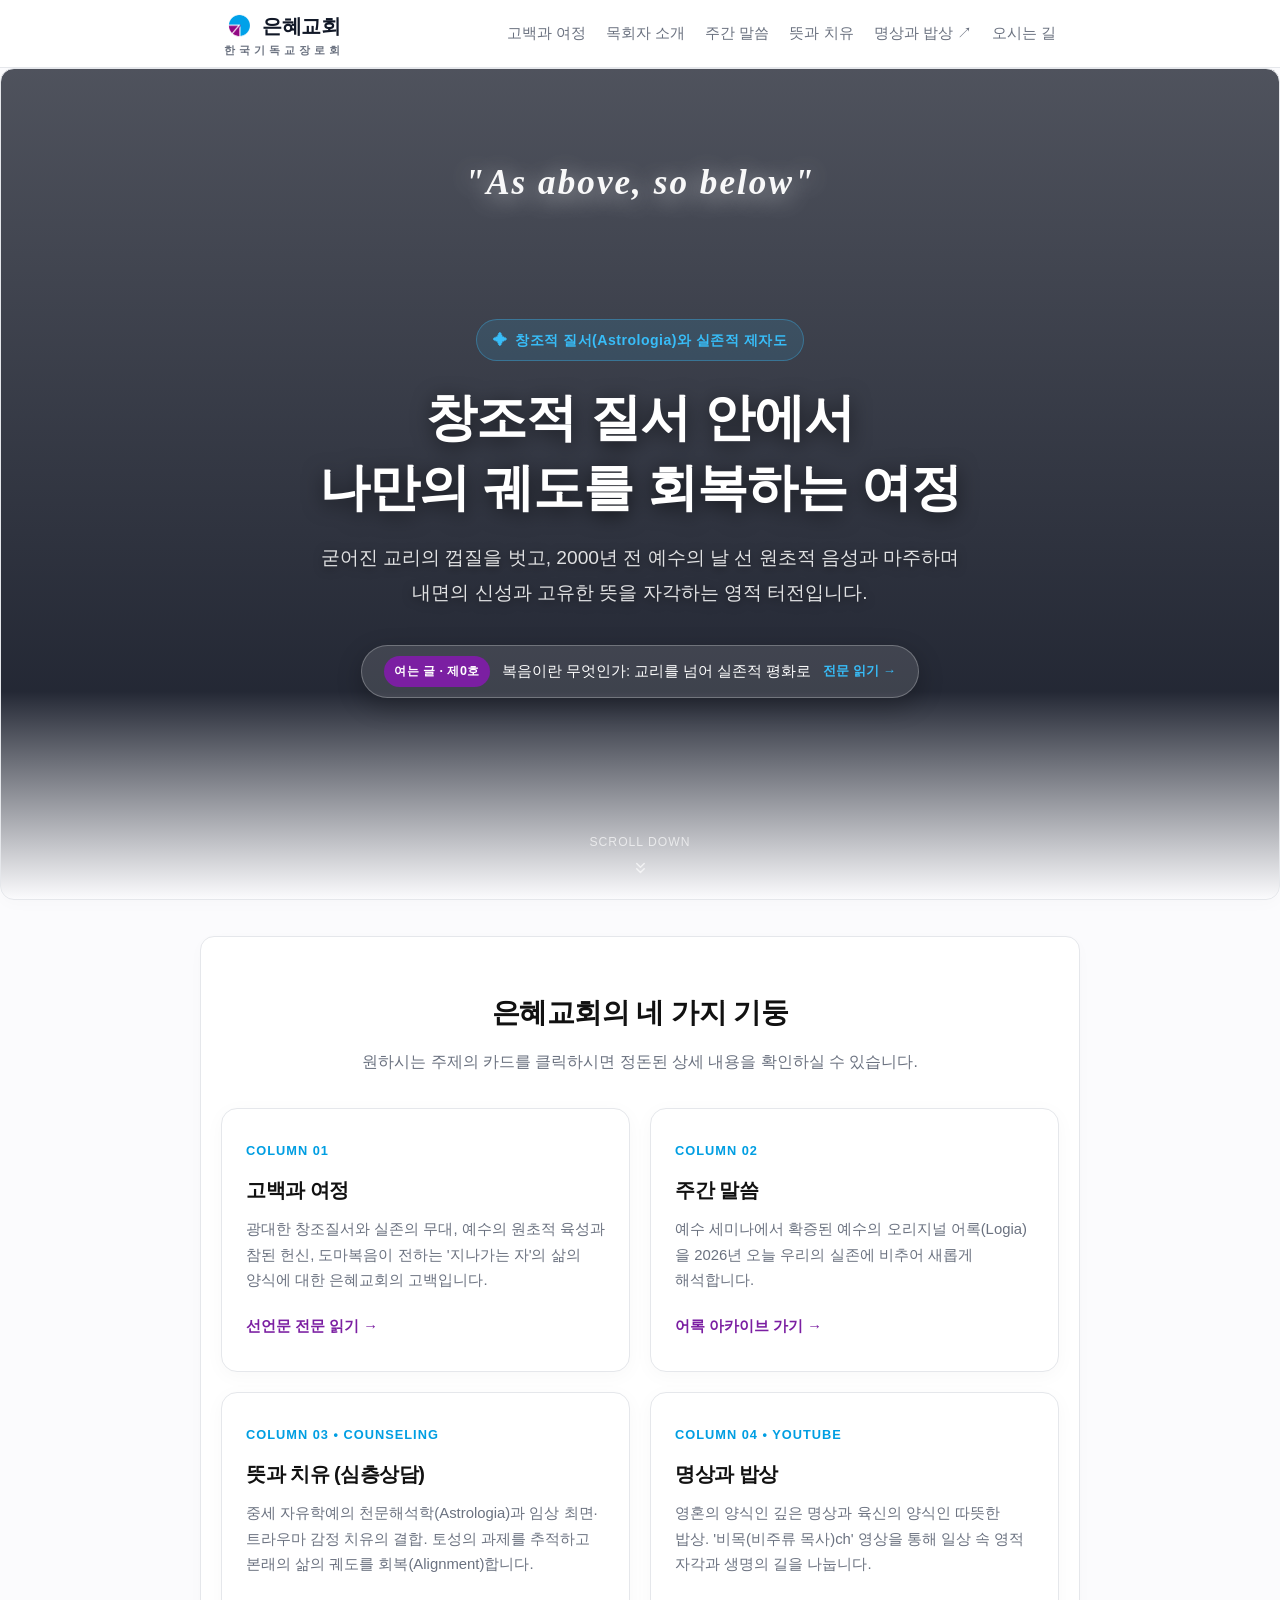
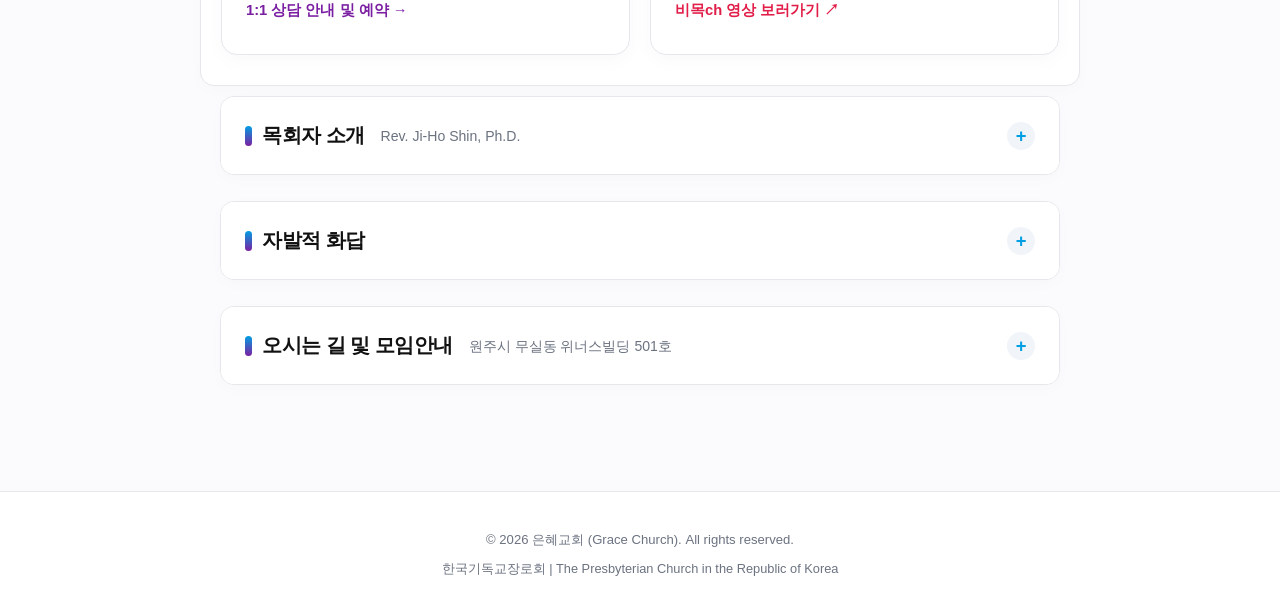
==== index.html @ b42aeb50 "Update index.html" ====
﻿<!DOCTYPE html>
<html lang="ko">
<head>
  <meta charset="UTF-8">
  <meta name="viewport" content="width=device-width, initial-scale=1.0">
  <title>은혜교회 | Grace Church</title>
  <link rel="stylesheet" href="style.css">
</head>
<body>

  <!-- 상단 미니멀 고정 헤더 -->
  <header class="site-header">
    <div class="nav-container">
      
      <!-- 좌측 앵커 로고타입 -->
      <a href="index.html" class="brand-link">
        <div class="brand-top">
          <img src="logo.png" alt="은혜교회 로고" class="brand-logo" onerror="this.style.display='none'">
          <span class="brand-title">은혜교회</span>
        </div>
        <div class="brand-denomination">
          <span>한</span><span>국</span><span>기</span><span>독</span><span>교</span><span>장</span><span>로</span><span>회</span>
        </div>
      </a>

      <!-- 모바일 햄버거 버튼 -->
      <button class="menu-toggle" id="menuToggle" aria-label="메뉴 열기">
        <span></span>
        <span></span>
        <span></span>
      </button>

      <!-- 아담한 플로팅 팝업 메뉴 (6개 항목) -->
      <nav class="nav-menu" id="navMenu">
        <ul class="nav-links">
          <li><a href="confession.html">고백과 여정</a></li>
          <li><a href="index.html#pastor">목회자 소개</a></li>
          <li><a href="sermons.html">주간 말씀</a></li>
          <li><a href="counseling.html">뜻과 치유</a></li>
          <li><a href="https://www.youtube.com/channel/UC9nGAkJKbWEKLsc8grpdjNg" target="_blank" rel="noopener noreferrer" class="yt-link">명상과 밥상 ↗</a></li>
          <li><a href="index.html#contact">오시는 길</a></li>
        </ul>
      </nav>

      <!-- 바깥 영역 터치 시 닫기 레이어 -->
      <div class="menu-overlay" id="menuOverlay"></div>

    </div>
  </header>

  <!-- 메인 대문: 100dvh 풀스크린 히어로 (원래의 깔끔한 구조) -->
  <section class="hero-fullscreen">
    <div class="hero-content">
      <!-- 메인 철학 선언 (가장 상단, 시각적 강조) -->
      <div style="font-family: Georgia, 'Times New Roman', serif; font-style: italic; font-size: clamp(1.5rem, 4vw, 2.2rem); color: rgba(255, 255, 255, 0.96); letter-spacing: 2px; margin-bottom: 24px; transform: translateY(-80px); font-weight: 600; text-shadow: 0 4px 24px rgba(255, 255, 255, 0.65);">
        "As above, so below"
      </div>

      <div class="hero-badge-glow">
        <span>✦</span> 창조적 질서(Astrologia)와 실존적 제자도
      </div>

      <h1>창조적 질서 안에서<br class="desktop-br"> 나만의 궤도를 회복하는 여정</h1>
      <p>
        굳어진 교리의 껍질을 벗고, 2000년 전 예수의 날 선 원초적 음성과 마주하며<br class="desktop-br">
        내면의 신성과 고유한 뜻을 자각하는 영적 터전입니다.
      </p>

      <!-- 여는 글 제0호 원클릭 슬림 티켓 -->
      <div>
        <a href="sermons.html#logia-0" class="weekly-ticket">
          <span class="ticket-tag">여는 글 · 제0호</span>
          <span class="ticket-title">복음이란 무엇인가: 교리를 넘어 실존적 평화로</span>
          <span class="ticket-action">전문 읽기 &rarr;</span>
        </a>
      </div>
    </div>

    <!-- 하단 스크롤 인디케이터 -->
    <a href="#hub" class="scroll-indicator">
      <span>Scroll Down</span>
      <svg viewBox="0 0 24 24" fill="none" stroke-width="2" stroke-linecap="round" stroke-linejoin="round">
        <path d="M7 13l5 5 5-5M7 6l5 5 5-5"/>
      </svg>
    </a>
  </section>

  <!-- 메인 허브: 군더더기 없이 바로 이어지는 4개의 기둥 카드 그리드 -->
  <section id="hub" class="hub-section">
    <div class="hub-heading">
      <h2>은혜교회의 네 가지 기둥</h2>
      <p>원하시는 주제의 카드를 클릭하시면 정돈된 상세 내용을 확인하실 수 있습니다.</p>
    </div>

    <div class="hub-grid">
      <!-- 1번 카드: 고백과 여정 -->
      <a href="confession.html" class="hub-card">
        <div>
          <div class="card-num">COLUMN 01</div>
          <h3 class="card-title">고백과 여정</h3>
          <p class="card-desc">광대한 창조질서와 실존의 무대, 예수의 원초적 육성과 참된 헌신, 도마복음이 전하는 '지나가는 자'의 삶의 양식에 대한 은혜교회의 고백입니다.</p>
        </div>
        <span class="card-link">선언문 전문 읽기 &rarr;</span>
      </a>

      <!-- 2번 카드: 주간 말씀 -->
      <a href="sermons.html" class="hub-card">
        <div>
          <div class="card-num">COLUMN 02</div>
          <h3 class="card-title">주간 말씀</h3>
          <p class="card-desc">예수 세미나에서 확증된 예수의 오리지널 어록(Logia)을 2026년 오늘 우리의 실존에 비추어 새롭게 해석합니다.</p>
        </div>
        <span class="card-link">어록 아카이브 가기 &rarr;</span>
      </a>

      <!-- 3번 카드: 뜻과 치유 -->
      <a href="counseling.html" class="hub-card">
        <div>
          <div class="card-num">COLUMN 03 &bull; COUNSELING</div>
          <h3 class="card-title">뜻과 치유 (심층상담)</h3>
          <p class="card-desc">중세 자유학예의 천문해석학(Astrologia)과 임상 최면·트라우마 감정 치유의 결합. 토성의 과제를 추적하고 본래의 삶의 궤도를 회복(Alignment)합니다.</p>
        </div>
        <span class="card-link">1:1 상담 안내 및 예약 &rarr;</span>
      </a>

      <!-- 4번 카드: 명상과 밥상 (유튜브 비목ch 연동) -->
      <a href="https://www.youtube.com/channel/UC9nGAkJKbWEKLsc8grpdjNg" target="_blank" rel="noopener noreferrer" class="hub-card">
        <div>
          <div class="card-num">COLUMN 04 &bull; YOUTUBE</div>
          <h3 class="card-title">명상과 밥상</h3>
          <p class="card-desc">영혼의 양식인 깊은 명상과 육신의 양식인 따뜻한 밥상. '비목(비주류 목사)ch' 영상을 통해 일상 속 영적 자각과 생명의 길을 나눕니다.</p>
        </div>
        <span class="card-link" style="color: #e11d48;">비목ch 영상 보러가기 &nearr;</span>
      </a>
    </div>
  </section>

  <main>

    <!-- [아코디언 토글 1] 목회자 소개 -->
    <div class="accordion-wrapper">
      <details id="pastor" class="accordion-item">
        <summary class="accordion-header">
          <div class="accordion-title-wrap">
            <span class="accordion-title">목회자 소개</span>
            <span class="accordion-sub">Rev. Ji-Ho Shin, Ph.D.</span>
          </div>
          <span class="accordion-icon">+</span>
        </summary>
        <div class="accordion-content">
          <div class="profile-card">
            <div class="profile-name">
              신지호 목사 <span>Rev. Ji-Ho Shin, Ph.D.</span>
            </div>
            <ul class="profile-list" style="line-height: 2;">
              <li>&bull; 한국기독교장로회 (The Presbyterian Church in the Republic of Korea)</li>
              <li>&bull; 한신대학교 신학과 및 동 신학대학원 (M.Div.)</li>
              <li>&bull; 평택대학교 피어선신학전문대학원 상담학 박사 (Ph.D.)</li>
              <li>&bull; <strong>연구분야 :</strong> 반려동물 상실 경험과 반려인의 핵심감정 (질적연구·내러티브 탐구)</li>
              <li>&bull; <strong>사역 및 관심 :</strong> 실존적 예수 제자도, 우주적 질서(Astrologia), 뜻 중심 상담(TCC)</li>
            </ul>

            <!-- 상담 안내 페이지 연동 버튼 -->
            <div style="margin-top: 14px; padding-top: 14px; border-top: 1px dashed var(--border-color);">
              <a href="counseling.html" style="display: inline-flex; align-items: center; gap: 8px; padding: 10px 20px; background: #f1f5f9; border-radius: 8px; font-weight: 700; color: var(--primary-purple); font-size: 0.92rem;">
                ✦ 신지호 박사의 1:1 심층상담(천문해석·최면치유) 안내 &rarr;
              </a>
            </div>
          </div>
        </div>
      </details>
    </div>

    <!-- [아코디언 토글 2] 자발적 화답 -->
    <div class="accordion-wrapper">
      <details class="accordion-item">
        <summary class="accordion-header">
          <div class="accordion-title-wrap">
            <span class="accordion-title">자발적 화답</span>
            <span class="accordion-sub"></span>
          </div>
          <span class="accordion-icon">+</span>
        </summary>
        <div class="accordion-content">
          <div class="reciprocity-card">
            <p style="font-size: 1.02rem; font-weight: 700; color: #1f2937;">
              이 나눔이 당신의 여정에 실질적인 울림과 배움이 되었다면, 얻으신 가치만큼의 자발적인 화답을 보내주셔도 좋습니다.
            </p>
            <p>
              은혜교회는 의무나 강요가 아닌 온전한 자유로움 속에서 건네는 화답을 소중히 여깁니다.
              건강한 상호작용은 내면의 질서와 균형을 세우고,
              서로의 배움과 돌봄이 이어지게 하는 힘이 됩니다.
            </p>

            <div class="giving-account">
              <p class="giving-label">계좌안내</p>
              <p class="giving-bank">농협은행</p>
              <p class="giving-number">351-1131-7719-83</p>
              <p class="giving-owner">예금주 · 한국기독교장로회 은혜교회</p>
            </div>

            <p class="reciprocity-note">
              이 소중한 화답은 또 다른 나눔을 준비하는 데 쓰입니다.<br>
              교회의 공간 운영과 콘텐츠 제작, 깊이 있는 배움과 만남의 장을 이어가는 데 온전히 사용됩니다.
            </p>
          </div>
        </div>
      </details>
    </div>
    
    <!-- [아코디언 토글 3] 오시는 길 및 모임안내 -->
    <div class="accordion-wrapper">
      <details id="contact" class="accordion-item">
        <summary class="accordion-header">
          <div class="accordion-title-wrap">
            <span class="accordion-title">오시는 길 및 모임안내</span>
            <span class="accordion-sub">원주시 무실동 위너스빌딩 501호</span>
          </div>
          <span class="accordion-icon">+</span>
        </summary>
        <div class="accordion-content">
          <div class="location-grid">
            
            <div class="location-item">
              <h4>주소 및 위치</h4>
              <p><strong>• 도로명 주소 :</strong> 강원특별자치도 원주시 능라동길 37, 위너스빌딩 5층 501호</p>
              <p><strong>• 지번 주소 :</strong> 강원특별자치도 원주시 무실동 1857-7</p>
              <p style="margin-top: 6px; color: var(--text-muted); font-size: 0.93rem;">
                * 무실동 상업지구 메인 스트리트에 위치해 있으며, 1층 엘리베이터를 이용하여 5층 501호로 올라오시면 됩니다.
              </p>
            </div>

            <div class="location-item">
              <h4>대중교통 안내</h4>
              <ul>
                <li><strong>원주시외·고속버스터미널 방면 :</strong> 택시 이용 시 약 7~10분 소요. 시내버스 탑승 시 '무실주공8단지' 또는 '법원·검찰청' 인근 정류장 하차 후 도보 3~5분</li>
                <li><strong>KTX 원주역 방면 :</strong> 택시 이용 시 약 6~8분 소요. 원주역 광장에서 무실동 중심상가 방향 버스 이용 가능</li>
              </ul>
            </div>

            <div class="location-item">
              <h4>자가용 및 주차 안내</h4>
              <ul>
                <li><strong>남원주 IC 진입 시 :</strong> 고속도로 톨게이트에서 무실동 방면으로 직진하여 차량 5분 거리</li>
                <li><strong>건물 주차 :</strong> 위너스빌딩 지하 주차장 이용 가능</li>
                <li><strong>주변 주차 팁 :</strong> 일요일 오전에는 인근 공영주차장, 노상 주차구획 및 이면도로 주차가 수월합니다.</li>
              </ul>
            </div>

            <div class="location-item">
              <h4>모임 일시 및 참여 안내</h4>
              <p><strong>• 일요 모임 :</strong> 매주 일요일 오전 11:00 (1부 명상 예식 & 2부 열린 식탁 교제)</p>
              <p><strong>• 문의 이메일 :</strong> lightnlovejh@gmail.com</p>
              <p style="margin-top: 8px; font-size: 0.92rem; color: var(--text-muted); background: #f8fafc; padding: 12px 16px; border-radius: 6px;">
                은혜교회의 모든 모임은 사전 등록이나 복장 규정 없이 누구나 편안하게 참여하실 수 있는 열린 공간입니다. 5층 501호 문이 열려 있으니 편안하게 들어오십시오.
              </p>
            </div>

          </div>
        </div>
      </details>
    </div>

  </main>

  <!-- 하단 카피라이트 -->
  <footer>
    <p>&copy; 2026 은혜교회 (Grace Church). All rights reserved.</p>
    <p style="margin-top: 4px; font-size: 0.8rem;">한국기독교장로회 | The Presbyterian Church in the Republic of Korea</p>
  </footer>

  <!-- 미니 팝업 토글 및 해시 스크립트 -->
  <script>
    document.addEventListener("DOMContentLoaded", function () {
      const menuToggle = document.getElementById("menuToggle");
      const navMenu = document.getElementById("navMenu");
      const menuOverlay = document.getElementById("menuOverlay");

      function toggleMenu(e) {
        e.stopPropagation();
        const isOpen = navMenu.classList.contains("open");
        if (isOpen) {
          navMenu.classList.remove("open");
          menuOverlay.classList.remove("active");
        } else {
          navMenu.classList.add("open");
          menuOverlay.classList.add("active");
        }
      }

      function closeMenu() {
        navMenu.classList.remove("open");
        menuOverlay.classList.remove("active");
      }

      if (menuToggle) menuToggle.addEventListener("click", toggleMenu);
      if (menuOverlay) menuOverlay.addEventListener("click", closeMenu);

      document.querySelectorAll(".nav-links a").forEach((link) => {
        link.addEventListener("click", closeMenu);
      });
    });

    function checkHashAndOpen() {
      const hash = window.location.hash;
      if (hash) {
        const target = document.querySelector(hash);
        if (target && target.tagName === 'DETAILS') {
          target.open = true;
          setTimeout(() => {
            target.scrollIntoView({ behavior: 'smooth', block: 'start' });
          }, 100);
        }
      }
    }
    window.addEventListener('DOMContentLoaded', checkHashAndOpen);
    window.addEventListener('hashchange', checkHashAndOpen);
  </script>
</body>
</html>
---- style.css ----
/* ========================================================
   [은혜교회 통합 공통 스타일시트 - style.css]
   PC 우측 상단 인라인 메뉴 / 모바일 다크 글래스 미니 팝업 /
   2x2 허브 그리드 / 슬림 캘린더 배너 통합 완결본
   ======================================================== */
:root {
  --primary-blue: #009ee2;
  --primary-purple: #7b1fa2;
  --accent-glow: #38bdf8;
  --text-main: #1f2937;
  --text-muted: #6b7280;
  --bg-light: #fbfbfd;
  --bg-white: #ffffff;
  --border-color: #e5e7eb;
  --max-width: 880px;
  --header-height-pc: 68px;
  --header-height-m: 58px;
}

* {
  box-sizing: border-box;
  margin: 0;
  padding: 0;
}

html, body {
  width: 100%;
  overflow-x: hidden;
  scroll-behavior: smooth;
}

body {
  font-family: -apple-system, BlinkMacSystemFont, "Apple SD Gothic Neo", "Pretendard", "Noto Sans KR", "Malgun Gothic", sans-serif;
  line-height: 1.85;
  color: var(--text-main);
  background-color: var(--bg-light);
  word-break: keep-all;
}

a {
  color: inherit;
  text-decoration: none;
}

/* ========================================================
   [상단 고정 헤더: PC & 모바일 공통 틀]
   ======================================================== */
.site-header {
  position: sticky;
  top: 0;
  height: var(--header-height-pc);
  background: rgba(255, 255, 255, 0.96);
  backdrop-filter: blur(12px);
  -webkit-backdrop-filter: blur(12px);
  border-bottom: 1px solid var(--border-color);
  z-index: 1000;
  width: 100%;
}

.nav-container {
  max-width: var(--max-width);
  height: 100%;
  margin: 0 auto;
  padding: 0 24px;
  display: flex;
  justify-content: space-between;
  align-items: center;
  position: relative;
}

.brand-link {
  display: inline-flex;
  flex-direction: column;
  justify-content: center;
  align-items: stretch;
  gap: 4px;
  text-decoration: none;
}

.brand-top {
  display: flex;
  align-items: center;
  gap: 8px;
}

.brand-logo {
  width: 30px;
  height: 30px;
  object-fit: contain;
  display: block;
}

.brand-title {
  font-size: 20px;
  font-weight: 800;
  letter-spacing: -0.5px;
  color: #111827;
  line-height: 1;
}

.brand-denomination {
  display: flex;
  justify-content: space-between; 
  width: 100%;
  font-size: 10.5px;
  font-weight: 600;
  color: var(--text-muted);
  line-height: 1;
}

/* PC 우측 상단 가로 메뉴 */
.nav-menu {
  display: flex;
  align-items: center;
}

.nav-links {
  display: flex;
  list-style: none;
  gap: 20px;
  font-size: 0.93rem;
  font-weight: 500;
  color: var(--text-muted);
}

.nav-links a {
  transition: color 0.2s ease;
}

.nav-links a:hover,
.nav-links a.active {
  color: var(--primary-blue);
  font-weight: 700;
}

/* 햄버거 버튼: PC에서는 숨김 */
.menu-toggle {
  display: none;
  background: transparent;
  border: none;
  cursor: pointer;
  padding: 6px;
  flex-direction: column;
  justify-content: space-between;
  width: 32px;
  height: 24px;
}

.menu-toggle span {
  display: block;
  width: 20px;
  height: 2px;
  background: #1f2937;
  border-radius: 2px;
  transition: all 0.2s ease;
}

.menu-overlay {
  display: none;
}

/* ========================================================
   [서브페이지 상단 헤더]
   ======================================================== */
.subpage-hero {
  max-width: var(--max-width);
  margin: 0 auto;
  padding: 56px 24px 36px;
  text-align: center;
}

.subpage-badge {
  display: inline-block;
  font-size: 0.78rem;
  font-weight: 700;
  letter-spacing: 1px;
  color: var(--primary-blue);
  background: rgba(0, 158, 226, 0.08);
  border: 1px solid rgba(0, 158, 226, 0.22);
  padding: 4px 14px;
  border-radius: 20px;
  margin-bottom: 16px;
}

.subpage-hero h1 {
  font-size: clamp(1.65rem, 4.5vw, 2.3rem);
  font-weight: 800;
  letter-spacing: -0.6px;
  line-height: 1.35;
  color: #111827;
  margin-bottom: 14px;
}

.subpage-hero p {
  font-size: clamp(0.96rem, 2vw, 1.05rem);
  color: var(--text-muted);
  line-height: 1.75;
  max-width: 640px;
  margin: 0 auto;
}

/* ========================================================
   [메인 대문: 100dvh 풀스크린 히어로]
   ======================================================== */
section.hero-fullscreen {
  position: relative;
  width: 100%;
  min-height: calc(100vh - var(--header-height-pc));
  min-height: calc(100dvh - var(--header-height-pc));
  display: flex;
  flex-direction: column;
  justify-content: center;
  align-items: center;
  text-align: center;
  padding: 40px 24px 80px;
  background: 
    linear-gradient(180deg, rgba(6, 11, 25, 0.70) 0%, rgba(6, 11, 25, 0.88) 75%, var(--bg-light) 100%),
    url("https://images.unsplash.com/photo-1506703719100-a0f3a48c0f86?auto=format&fit=crop&w=2400&q=85") center center / cover no-repeat;
  color: #ffffff;
  overflow: hidden;
}

.hero-content {
  max-width: 820px;
  width: 100%;
  z-index: 2;
  animation: fadeInHero 1.2s cubic-bezier(0.16, 1, 0.3, 1) forwards;
}

.hero-badge-glow {
  display: inline-flex;
  align-items: center;
  gap: 8px;
  padding: 7px 16px;
  background: rgba(56, 189, 248, 0.12);
  border: 1px solid rgba(56, 189, 248, 0.35);
  border-radius: 30px;
  font-size: 0.88rem;
  font-weight: 600;
  color: var(--accent-glow);
  letter-spacing: 0.5px;
  margin-bottom: 22px;
  backdrop-filter: blur(8px);
}

.hero-fullscreen h1 {
  font-size: clamp(1.8rem, 5vw, 3.2rem);
  font-weight: 800;
  line-height: 1.35;
  letter-spacing: -0.8px;
  color: #ffffff;
  margin-bottom: 18px;
  text-shadow: 0 4px 20px rgba(0, 0, 0, 0.6);
}

.hero-fullscreen p {
  font-size: clamp(0.98rem, 2vw, 1.2rem);
  color: rgba(255, 255, 255, 0.86);
  line-height: 1.85;
  font-weight: 300;
  max-width: 680px;
  margin: 0 auto 28px;
  text-shadow: 0 2px 10px rgba(0, 0, 0, 0.5);
}

.weekly-ticket {
  display: inline-flex;
  align-items: center;
  justify-content: center;
  gap: 12px;
  background: rgba(255, 255, 255, 0.12);
  border: 1px solid rgba(255, 255, 255, 0.25);
  backdrop-filter: blur(16px);
  padding: 10px 22px;
  border-radius: 50px;
  color: #ffffff;
  margin-top: 6px;
  transition: all 0.3s ease;
  box-shadow: 0 8px 24px rgba(0, 0, 0, 0.25);
  max-width: 95%;
}

.weekly-ticket:hover {
  background: rgba(255, 255, 255, 0.2);
  border-color: var(--accent-glow);
  transform: translateY(-2px);
}

.ticket-tag {
  background: var(--primary-purple);
  color: #ffffff;
  font-size: 0.78rem;
  font-weight: 700;
  padding: 4px 10px;
  border-radius: 20px;
  letter-spacing: 0.5px;
  white-space: nowrap;
  flex-shrink: 0;
}

.ticket-title {
  font-size: 0.92rem;
  font-weight: 500;
  white-space: nowrap;
  overflow: hidden;
  text-overflow: ellipsis;
}

.ticket-action {
  font-size: 0.82rem;
  color: var(--accent-glow);
  font-weight: 600;
  white-space: nowrap;
  flex-shrink: 0;
}

.scroll-indicator {
  position: absolute;
  bottom: 22px;
  left: 50%;
  transform: translateX(-50%);
  z-index: 2;
  display: flex;
  flex-direction: column;
  align-items: center;
  gap: 6px;
  color: rgba(255, 255, 255, 0.65);
  font-size: 0.76rem;
  letter-spacing: 1px;
  text-transform: uppercase;
  animation: bounce 2s infinite;
}

.scroll-indicator svg {
  width: 18px;
  height: 18px;
  stroke: currentColor;
}

/* ========================================================
   [메인 허브: 4개 카드 2x2 그리드]
   ======================================================== */
.hub-section {
  max-width: var(--max-width);
  margin: 0 auto;
  padding: 50px 20px 30px;
}

.hub-heading {
  text-align: center;
  margin-bottom: 32px;
}

.hub-heading h2 {
  font-size: 1.75rem;
  font-weight: 800;
  letter-spacing: -0.5px;
  color: #111;
  margin-bottom: 8px;
}

.hub-heading p {
  font-size: 0.98rem;
  color: var(--text-muted);
}

.hub-grid {
  display: grid;
  grid-template-columns: repeat(2, 1fr);
  gap: 20px;
}

.hub-card {
  background: var(--bg-white);
  border: 1px solid var(--border-color);
  border-radius: 16px;
  padding: 30px 24px;
  display: flex;
  flex-direction: column;
  justify-content: space-between;
  text-align: left;
  transition: all 0.3s cubic-bezier(0.16, 1, 0.3, 1);
  box-shadow: 0 4px 20px rgba(0, 0, 0, 0.03);
  position: relative;
  overflow: hidden;
}

.hub-card::before {
  content: "";
  position: absolute;
  top: 0;
  left: 0;
  width: 100%;
  height: 4px;
  background: linear-gradient(90deg, var(--primary-blue), var(--primary-purple));
  opacity: 0;
  transition: opacity 0.3s ease;
}

.hub-card:hover {
  transform: translateY(-5px);
  box-shadow: 0 16px 36px rgba(0, 0, 0, 0.08);
  border-color: #cbd5e1;
}

.hub-card:hover::before {
  opacity: 1;
}

.card-num {
  font-size: 0.8rem;
  font-weight: 700;
  color: var(--primary-blue);
  margin-bottom: 10px;
  letter-spacing: 1px;
}

.card-title {
  font-size: 1.25rem;
  font-weight: 800;
  color: #111111;
  margin-bottom: 8px;
  letter-spacing: -0.5px;
}

.card-desc {
  font-size: 0.93rem;
  color: var(--text-muted);
  line-height: 1.7;
  margin-bottom: 20px;
  flex-grow: 1;
  text-align: left;
}

.card-link {
  font-size: 0.92rem;
  font-weight: 700;
  color: var(--primary-purple);
  display: inline-flex;
  align-items: center;
  gap: 6px;
}

/* ========================================================
   [본문 공통 레이아웃 & 줄글 타이포그래피]
   ======================================================== */
main {
  max-width: var(--max-width);
  margin: 0 auto;
  padding: 10px 20px 80px;
}

section {
  background: var(--bg-white);
  border: 1px solid var(--border-color);
  border-radius: 14px;
  padding: 40px 32px;
  margin-bottom: 36px;
  box-shadow: 0 4px 16px rgba(0, 0, 0, 0.02);
}

.article-block {
  margin-bottom: 34px;
}

.article-block h3 {
  font-size: 1.25rem;
  color: #111;
  margin-bottom: 12px;
  font-weight: 700;
}

.article-block > p,
.article-block p {
  font-size: 0.98rem;
  color: #374151;
  margin-bottom: 12px;
  line-height: 1.85;
  text-align: justify;
}

.article-block ul {
  list-style: none;
  margin-top: 12px;
}

.article-block li {
  padding: 6px 0;
  font-size: 0.96rem;
  color: #374151;
}

.article-block li strong {
  color: var(--primary-purple);
}

/* ========================================================
   [주간 어록 카드 (sermons.html)]
   ======================================================== */
.sermon-card {
  background: var(--bg-white);
  border: 1px solid var(--border-color);
  border-radius: 14px;
  padding: 32px 28px;
  margin-bottom: 26px;
  box-shadow: 0 4px 16px rgba(0, 0, 0, 0.02);
}

.sermon-meta {
  font-size: 0.82rem;
  color: var(--primary-blue);
  font-weight: 700;
  margin-bottom: 8px;
  letter-spacing: 0.5px;
}

.sermon-title {
  font-size: 1.35rem;
  font-weight: 800;
  margin-bottom: 14px;
  color: #111827;
  letter-spacing: -0.4px;
}

.sermon-scripture {
  font-style: normal;
  color: #334155;
  background: #f8fafc;
  padding: 14px 18px;
  border-left: 4px solid var(--primary-blue);
  border-radius: 6px;
  margin-bottom: 18px;
  font-size: 0.95rem;
  line-height: 1.8;
}

/* ========================================================
   [아코디언 토글 컴포넌트]
   ======================================================== */
.accordion-wrapper {
  margin-bottom: 26px;
}

details.accordion-item {
  background: var(--bg-white);
  border: 1px solid var(--border-color);
  border-radius: 14px;
  overflow: hidden;
  transition: all 0.3s ease;
  box-shadow: 0 4px 16px rgba(0, 0, 0, 0.02);
}

details.accordion-item[open] {
  border-color: #cbd5e1;
  box-shadow: 0 8px 24px rgba(0, 0, 0, 0.05);
}

summary.accordion-header {
  list-style: none;
  padding: 20px 24px;
  display: flex;
  justify-content: space-between;
  align-items: center;
  cursor: pointer;
  user-select: none;
  background: var(--bg-white);
  transition: background-color 0.2s ease;
}

summary.accordion-header::-webkit-details-marker {
  display: none;
}

summary.accordion-header:hover {
  background-color: #f8fafc;
}

.accordion-title-wrap {
  display: flex;
  align-items: center;
  gap: 10px;
}

.accordion-title-wrap::before {
  content: "";
  display: inline-block;
  width: 7px;
  height: 20px;
  background: linear-gradient(to bottom, var(--primary-blue), var(--primary-purple));
  border-radius: 4px;
}

.accordion-title {
  font-size: 1.25rem;
  font-weight: 700;
  color: #111;
  letter-spacing: -0.5px;
}

.accordion-sub {
  font-size: 0.88rem;
  font-weight: 400;
  color: var(--text-muted);
  margin-left: 6px;
}

.accordion-icon {
  display: inline-flex;
  align-items: center;
  justify-content: center;
  width: 28px;
  height: 28px;
  border-radius: 50%;
  background: #f1f5f9;
  color: var(--primary-blue);
  font-size: 1.15rem;
  font-weight: 600;
  transition: transform 0.3s ease;
  flex-shrink: 0;
}

details[open] summary .accordion-icon {
  transform: rotate(45deg);
  background: rgba(0, 158, 226, 0.12);
}

.accordion-content {
  padding: 12px 24px 30px 24px;
  border-top: 1px solid #f1f5f9;
  font-size: 0.95rem;
  line-height: 1.85;
  color: #333;
}

.profile-card {
  display: flex;
  flex-direction: column;
  gap: 14px;
}

.profile-name {
  font-size: 1.3rem;
  font-weight: 800;
}

.profile-name span {
  font-size: 0.92rem;
  font-weight: 400;
  color: var(--text-muted);
  margin-left: 8px;
}

.profile-list {
  list-style: none;
  font-size: 0.95rem;
}

.profile-list li {
  padding: 4px 0;
  color: #333;
}

.location-grid {
  display: flex;
  flex-direction: column;
  gap: 20px;
}

.location-item h4 {
  font-size: 1.05rem;
  color: var(--primary-blue);
  font-weight: 700;
  margin-bottom: 6px;
  display: flex;
  align-items: center;
  gap: 6px;
}

.location-item h4::before {
  content: "•";
  color: var(--primary-purple);
  font-size: 1.1rem;
}

.location-item p,
.location-item ul {
  font-size: 0.94rem;
  color: #444;
  margin-left: 12px;
  text-align: left !important;
}

.location-item ul {
  list-style: none;
}

.location-item li {
  padding: 3px 0;
}

/* ========================================================
   [자발적 화답 & 기본 계좌 카드]
   ======================================================== */
.reciprocity-card {
  display: flex;
  flex-direction: column;
  gap: 16px;
}

.giving-account {
  width: 100%;
  max-width: 420px;
  margin: 12px auto;
  padding: 24px 20px;
  text-align: center;
  background: linear-gradient(135deg, rgba(0, 158, 226, 0.06), rgba(123, 31, 162, 0.07));
  border: 1px solid rgba(0, 158, 226, 0.22);
  border-radius: 14px;
  box-shadow: 0 4px 16px rgba(123, 31, 162, 0.04);
}

.giving-account p {
  text-align: center !important;
}

.giving-label {
  margin-bottom: 6px !important;
  color: var(--primary-purple);
  font-size: 0.8rem;
  font-weight: 800;
  letter-spacing: 1px;
}

.giving-bank {
  color: #4b5563;
  font-size: 0.95rem;
  font-weight: 600;
  letter-spacing: 0.5px;
}

.giving-number {
  margin: 6px 0 !important;
  color: #111827;
  font-size: clamp(1.2rem, 4vw, 1.45rem);
  font-weight: 800;
  letter-spacing: 0.8px;
  font-variant-numeric: tabular-nums;
  word-break: keep-all;
}

.giving-owner {
  color: var(--text-muted);
  font-size: 0.88rem;
}

.reciprocity-note {
  color: var(--text-muted);
  font-size: 0.88rem;
  line-height: 1.75;
}

/* ========================================================
   [듀얼 계좌 박스 (상담료 입금 안내용)]
   ======================================================== */
.giving-account-dual {
  width: 100%;
  max-width: 380px;
  margin: 18px auto 24px;
  padding: 22px 16px 18px;
  text-align: center;
  background: linear-gradient(135deg, rgba(0, 158, 226, 0.06), rgba(123, 31, 162, 0.07));
  border: 1px solid rgba(0, 158, 226, 0.22);
  border-radius: 14px;
  box-shadow: 0 4px 16px rgba(123, 31, 162, 0.04);
}

.giving-badge-label {
  display: inline-block;
  background: rgba(123, 31, 162, 0.08);
  color: var(--primary-purple);
  font-size: 0.78rem;
  font-weight: 800;
  padding: 4px 14px;
  border-radius: 20px;
  letter-spacing: 0.5px;
  margin-bottom: 16px;
}

.giving-dual-grid {
  display: flex;
  align-items: center;
  justify-content: center;
  width: 100%;
  margin: 0 auto;
}

.giving-dual-col {
  flex: 1;
  text-align: center;
  padding: 0 4px;
}

.giving-dual-col .bank-name {
  font-size: 0.86rem;
  font-weight: 600;
  color: #4b5563;
  margin-bottom: 4px;
  text-align: center;
}

.giving-dual-col .account-num {
  font-size: clamp(0.88rem, 2.8vw, 0.98rem);
  font-weight: 800;
  color: #111827;
  letter-spacing: 0.2px;
  text-align: center;
  font-variant-numeric: tabular-nums;
  margin: 0;
}

.giving-dual-divider {
  width: 1px;
  height: 36px;
  background: rgba(0, 158, 226, 0.35);
  flex-shrink: 0;
  margin: 0 4px;
}

.giving-dual-owner {
  margin-top: 15px;
  padding-top: 12px;
  border-top: 1px dashed rgba(0, 0, 0, 0.08);
  font-size: 0.85rem;
  color: var(--text-muted);
  text-align: center;
}

.giving-dual-owner strong {
  color: #111827;
  font-weight: 700;
}

/* ========================================================
   [뜻과 치유 (counseling.html) 전용 컴포넌트]
   ======================================================== */

/* 1. 세션 프로그램 3단 그리드 & 카드 */
.program-grid {
  display: grid;
  grid-template-columns: repeat(3, 1fr);
  gap: 20px;
  margin: 28px 0 36px;
}

.program-card {
  background: var(--bg-white);
  border: 1px solid var(--border-color);
  border-radius: 14px;
  padding: 28px 22px;
  display: flex;
  flex-direction: column;
  justify-content: space-between;
  transition: all 0.3s ease;
  box-shadow: 0 4px 16px rgba(0, 0, 0, 0.02);
}

.program-card:hover {
  transform: translateY(-4px);
  border-color: #cbd5e1;
  box-shadow: 0 12px 28px rgba(0, 0, 0, 0.06);
}

.program-step {
  display: inline-block;
  font-size: 0.78rem;
  font-weight: 800;
  color: var(--primary-purple);
  background: rgba(123, 31, 162, 0.08);
  padding: 3px 10px;
  border-radius: 20px;
  margin-bottom: 12px;
  letter-spacing: 0.5px;
}

.program-title {
  font-size: 1.18rem;
  font-weight: 800;
  color: #111827;
  margin-bottom: 8px;
  letter-spacing: -0.4px;
  line-height: 1.35;
  text-align: left;
}

.program-meta {
  font-size: 0.86rem;
  font-weight: 600;
  color: var(--primary-blue);
  margin-bottom: 16px;
  padding-bottom: 12px;
  border-bottom: 1px solid #edf2f7;
  text-align: left;
  min-height: 46px;
  display: flex;
  align-items: center;
  line-height: 1.45;
  word-break: keep-all;
}

.program-card .program-desc,
.program-desc {
  font-size: 0.91rem;
  color: #374151;
  line-height: 1.72;
  margin-bottom: 18px;
  flex-grow: 1;
  text-align: left !important;
  letter-spacing: -0.3px;
  word-break: keep-all;
}

.program-fee {
  background: #f8fafc;
  padding: 10px 14px;
  border-radius: 8px;
  display: flex;
  justify-content: space-between;
  align-items: center;
  font-size: 0.9rem;
  font-weight: 700;
  color: #1f2937;
}

.program-fee span {
  color: var(--primary-purple);
  font-size: 1.05rem;
}

/* 2. 패키지 비용 배너 */
.pricing-container {
  background: linear-gradient(135deg, rgba(0, 158, 226, 0.05) 0%, rgba(123, 31, 162, 0.08) 100%);
  border: 1px solid rgba(123, 31, 162, 0.25);
  border-radius: 16px;
  padding: 32px 28px;
  margin: 32px 0;
  box-shadow: 0 6px 24px rgba(123, 31, 162, 0.04);
}

.pricing-header {
  text-align: center;
  margin-bottom: 24px;
}

.pricing-badge {
  display: inline-block;
  background: var(--primary-purple);
  color: #fff;
  font-size: 0.8rem;
  font-weight: 800;
  padding: 4px 14px;
  border-radius: 20px;
  letter-spacing: 0.8px;
  margin-bottom: 10px;
}

.pricing-title {
  font-size: 1.45rem;
  font-weight: 800;
  color: #111827;
  margin-bottom: 6px;
}

.pricing-subtitle {
  font-size: 0.94rem;
  color: var(--text-muted);
}

.pricing-box-grid {
  display: grid;
  grid-template-columns: 1fr 1fr;
  gap: 16px;
  margin-top: 20px;
}

.price-box {
  background: #ffffff;
  border: 1px solid var(--border-color);
  border-radius: 12px;
  padding: 20px;
  text-align: center;
}

.price-box.highlight {
  border: 2px solid var(--primary-purple);
}

.price-box-label {
  font-size: 0.88rem;
  font-weight: 700;
  color: var(--text-muted);
  margin-bottom: 6px;
}

.price-box.highlight .price-box-label {
  color: var(--primary-purple);
}

.price-amount {
  font-size: 1.6rem;
  font-weight: 800;
  color: #111827;
  margin-bottom: 4px;
}

.price-amount.discount {
  color: #e11d48;
}

.price-origin {
  font-size: 0.85rem;
  color: #94a3b8;
  text-decoration: line-through;
  margin-right: 6px;
}

.price-box .price-note {
  font-size: 0.82rem;
  color: var(--text-muted);
  line-height: 1.5;
  text-align: center !important;
  word-break: keep-all;
}

/* 3. 예약 절차 타임라인 & 카드 */
.process-timeline {
  display: grid;
  grid-template-columns: repeat(4, 1fr);
  gap: 14px;
  margin: 24px 0 32px;
}

.process-card {
  background: #f8fafc;
  border: 1px solid var(--border-color);
  border-radius: 10px;
  padding: 18px 14px;
  text-align: center;
}

.process-num {
  width: 26px;
  height: 26px;
  line-height: 26px;
  border-radius: 50%;
  background: var(--primary-blue);
  color: #fff;
  font-size: 0.8rem;
  font-weight: 800;
  margin: 0 auto 10px;
  text-align: center;
}

.process-card h5 {
  font-size: 0.94rem;
  font-weight: 700;
  color: #111827;
  margin-bottom: 6px;
  text-align: center;
}

.process-card p {
  font-size: 0.82rem;
  color: #64748b;
  line-height: 1.55;
  margin: 0;
  text-align: center !important;
  letter-spacing: -0.35px;
  word-break: keep-all;
}

/* 4. 캘린더 슬림 배너 카드 */
.calendar-container {
  background: #ffffff;
  border: 1px solid var(--border-color);
  border-radius: 14px;
  padding: 24px 28px;
  margin: 28px 0;
  box-shadow: 0 4px 16px rgba(0, 0, 0, 0.02);
}

.calendar-card-inner {
  display: flex;
  align-items: center;
  justify-content: space-between;
  gap: 20px;
}

.calendar-info h4 {
  font-size: 1.15rem;
  font-weight: 800;
  color: #111827;
  margin-bottom: 4px;
  letter-spacing: -0.4px;
  text-align: left;
}

.calendar-info p {
  font-size: 0.92rem;
  color: var(--text-muted);
  line-height: 1.6;
  margin: 0;
  text-align: left !important;
}

.calendar-btn-direct {
  display: inline-flex;
  align-items: center;
  justify-content: center;
  padding: 12px 24px;
  background: var(--primary-blue);
  color: #ffffff;
  border-radius: 30px;
  font-weight: 700;
  font-size: 0.94rem;
  text-decoration: none;
  white-space: nowrap;
  transition: all 0.2s ease;
  box-shadow: 0 4px 14px rgba(0, 158, 226, 0.25);
  flex-shrink: 0;
}

.calendar-btn-direct:hover {
  background: #0284c7;
  transform: translateY(-1px);
  box-shadow: 0 6px 18px rgba(0, 158, 226, 0.35);
}

/* ========================================================
   [모바일 전용 최적화: 768px 이하]
   ======================================================== */
@media (max-width: 768px) {
  .site-header {
    height: var(--header-height-m);
  }

  .nav-container {
    padding: 0 18px;
  }

  .brand-logo {
    width: 26px;
    height: 26px;
  }

  .brand-title {
    font-size: 18px;
    font-weight: 700;
  }

  /* 모바일 햄버거 버튼 활성화 */
  .menu-toggle {
    display: flex;
  }

  .subpage-hero {
    padding: 36px 18px 24px;
  }

  /* 모바일 154px 다크 글래스 미니 플로팅 팝업 메뉴 */
  .nav-menu {
    display: none;
    position: absolute;
    top: calc(var(--header-height-m) + 6px);
    right: 18px;
    width: 154px;
    background: rgba(15, 23, 42, 0.94);
    backdrop-filter: blur(20px);
    -webkit-backdrop-filter: blur(20px);
    border: 1px solid rgba(255, 255, 255, 0.14);
    border-radius: 14px;
    box-shadow: 0 14px 36px rgba(0, 0, 0, 0.5), 0 2px 8px rgba(0, 0, 0, 0.25);
    padding: 6px 5px;
    z-index: 2000;
    transform-origin: top right;
  }

  .nav-menu.open {
    display: flex;
    flex-direction: column;
    animation: miniPop 0.22s cubic-bezier(0.16, 1, 0.3, 1) forwards;
  }

  .nav-links {
    flex-direction: column;
    gap: 2px;
    width: 100%;
  }

  .nav-links li {
    width: 100%;
  }

  .nav-links a {
    display: block;
    padding: 7px 10px;
    font-size: 0.84rem;
    font-weight: 500;
    color: rgba(255, 255, 255, 0.92);
    border-radius: 8px;
    letter-spacing: -0.3px;
    transition: background-color 0.15s ease, color 0.15s ease;
    white-space: nowrap;
  }

  .nav-links a:hover,
  .nav-links a.active {
    background-color: rgba(56, 189, 248, 0.18);
    color: var(--accent-glow);
    font-weight: 600;
  }

  .nav-links a.yt-link {
    color: #fb7185;
  }
  .nav-links a.yt-link:hover {
    background-color: rgba(251, 113, 133, 0.18);
    color: #fda4af;
  }

  .menu-overlay {
    position: fixed;
    top: 0;
    left: 0;
    width: 100vw;
    height: 100vh;
    background: transparent;
    z-index: 1999;
    display: none;
  }

  .menu-overlay.active {
    display: block;
  }

  section.hero-fullscreen {
    min-height: calc(100vh - var(--header-height-m)) !important;
    min-height: calc(100dvh - var(--header-height-m)) !important;
    padding: 30px 18px 60px !important;
  }

  .hero-fullscreen h1 {
    font-size: 1.58rem;
    line-height: 1.36;
    margin-bottom: 12px;
  }

  .desktop-br {
    display: none;
  }

  .hero-fullscreen p {
    font-size: 0.92rem;
    line-height: 1.7;
    margin-bottom: 22px;
  }

  .weekly-ticket {
    flex-direction: column;
    gap: 4px;
    padding: 8px 16px;
    border-radius: 14px;
    max-width: 100%;
  }

  .hub-grid {
    grid-template-columns: 1fr;
    gap: 16px;
  }

  .hub-section {
    padding: 36px 16px 20px;
  }

  .hub-card {
    padding: 24px 20px;
  }

  main {
    padding: 10px 16px 60px;
  }

  section {
    padding: 26px 18px;
    margin-bottom: 24px;
  }

  .article-block > p,
  .article-block p {
    text-align: left;
  }

  .program-grid {
    grid-template-columns: 1fr;
    gap: 16px;
  }

  .program-meta {
    min-height: auto;
  }

  .program-card .program-desc {
    text-align: left !important;
  }

  .pricing-box-grid {
    grid-template-columns: 1fr;
    gap: 12px;
  }

  .process-timeline {
    grid-template-columns: 1fr 1fr;
    gap: 12px;
  }

  .process-card p {
    text-align: center !important;
  }

  .calendar-container {
    padding: 20px 18px;
  }

  .calendar-card-inner {
    flex-direction: column;
    text-align: center;
    gap: 16px;
  }

  .calendar-info h4 {
    text-align: center;
  }

  .calendar-info p {
    text-align: center !important;
  }

  .calendar-btn-direct {
    width: 100%;
  }
}

/* ========================================================
   [애니메이션 & 푸터]
   ======================================================== */
@keyframes miniPop {
  from { opacity: 0; transform: scale(0.92) translateY(-4px); }
  to { opacity: 1; transform: scale(1) translateY(0); }
}

@keyframes fadeInHero {
  from { opacity: 0; transform: translateY(20px); }
  to { opacity: 1; transform: translateY(0); }
}

@keyframes bounce {
  0%, 20%, 50%, 80%, 100% { transform: translate(-50%, 0); }
  40% { transform: translate(-50%, -8px); }
  60% { transform: translate(-50%, -4px); }
}

footer {
  text-align: center;
  padding: 36px 20px;
  font-size: 0.82rem;
  color: var(--text-muted);
  border-top: 1px solid var(--border-color);
  background: #fff;
}
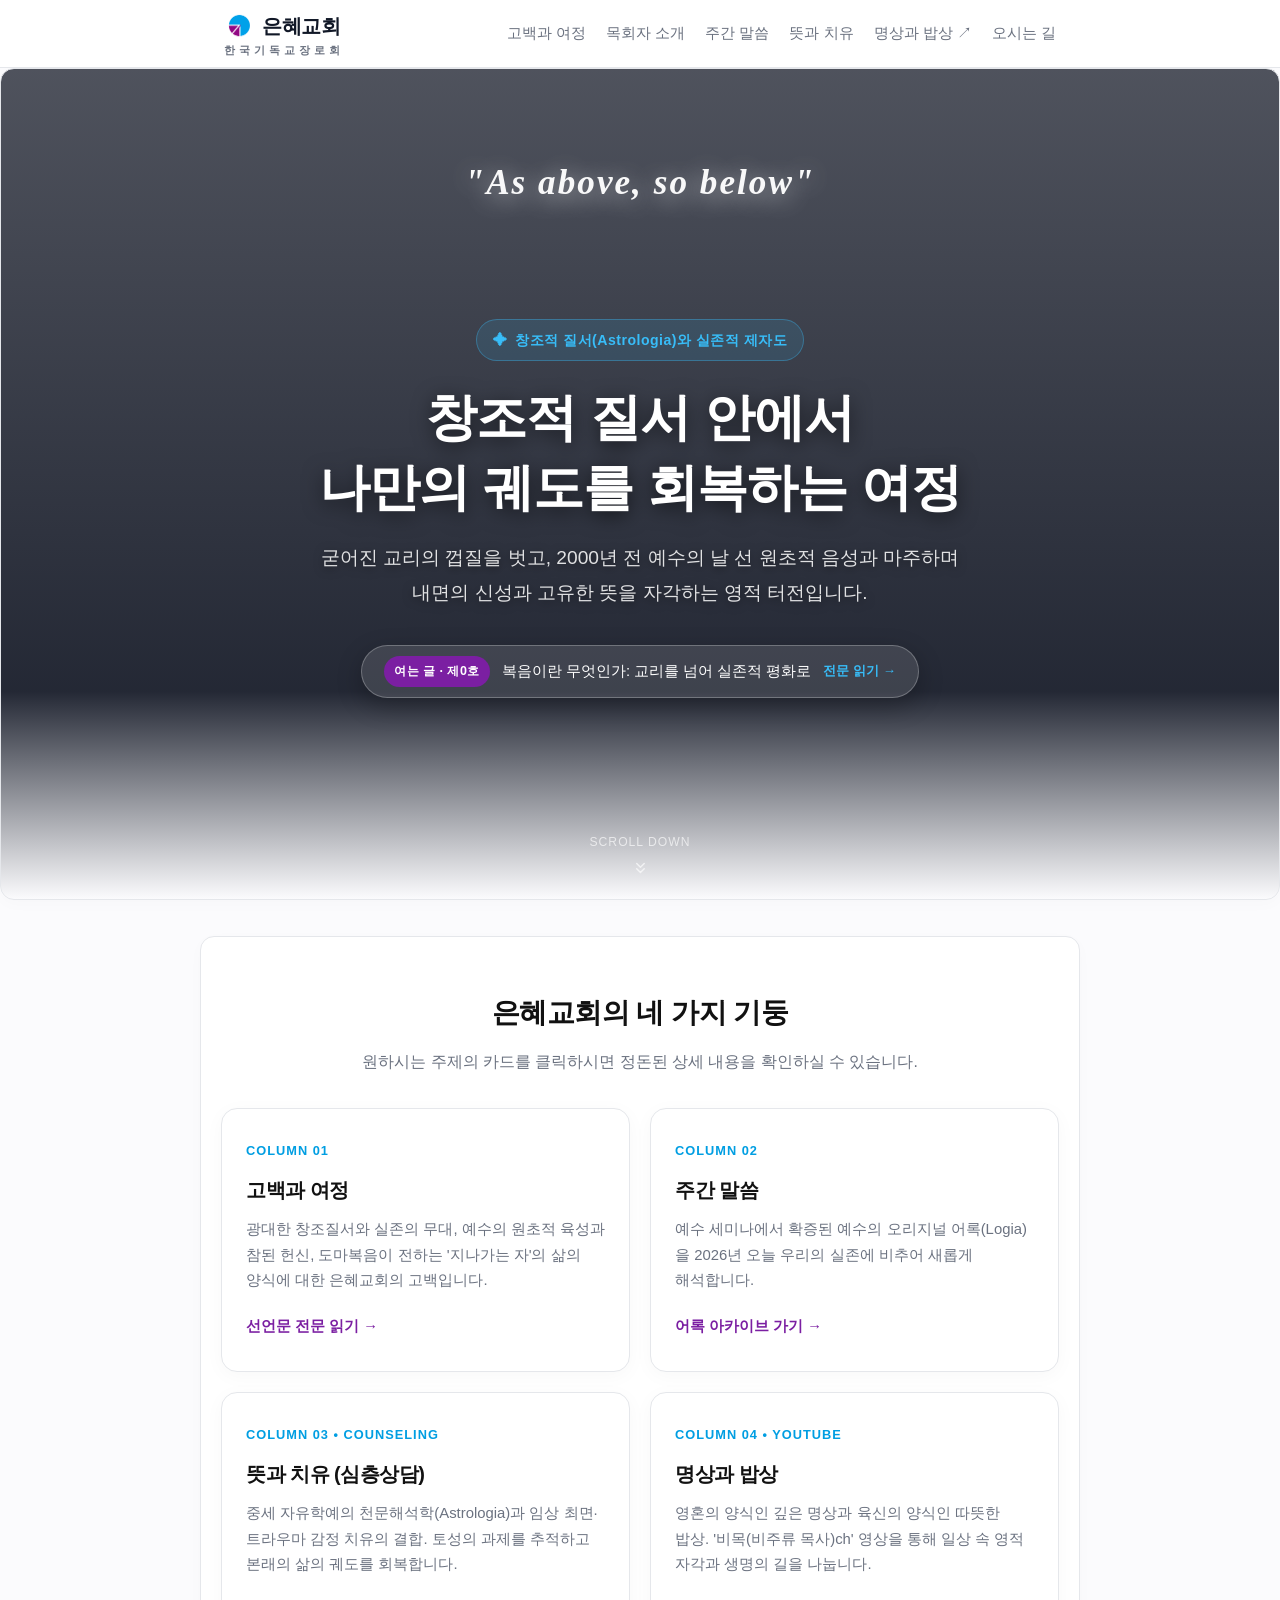
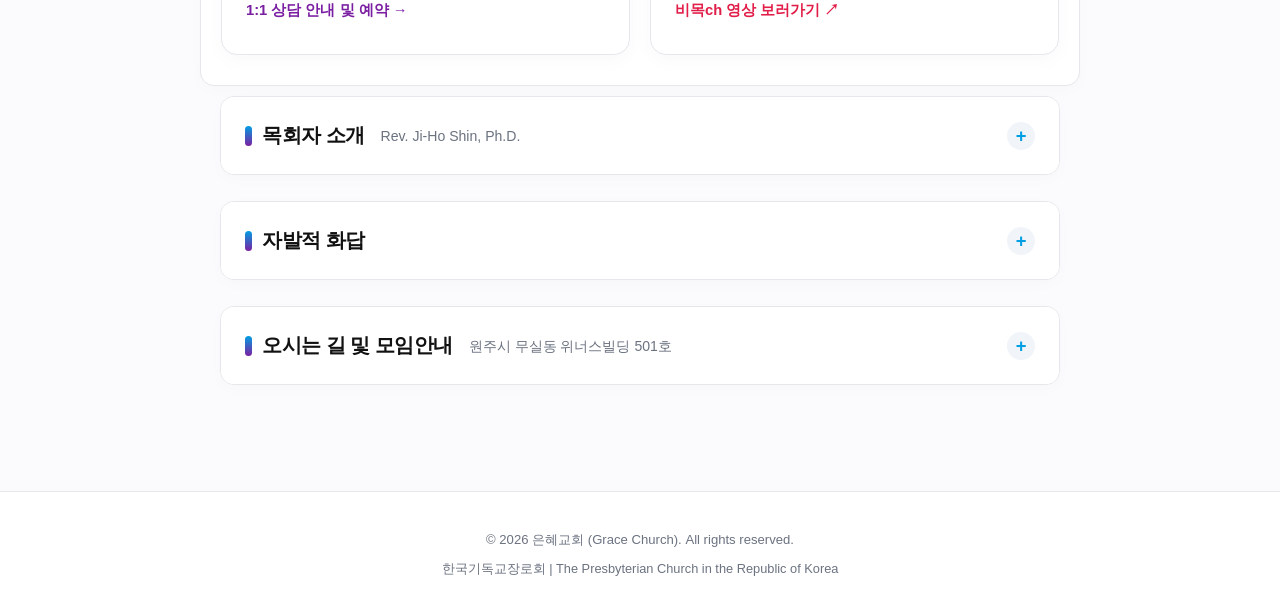
==== commit e3745c09: "Update index.html" ====
--- a/index.html
+++ b/index.html
@@ -118,7 +118,7 @@
         <div>
           <div class="card-num">COLUMN 03 &bull; COUNSELING</div>
           <h3 class="card-title">뜻과 치유 (심층상담)</h3>
-          <p class="card-desc">중세 자유학예의 천문해석학(Astrologia)과 임상 최면·트라우마 감정 치유의 결합. 토성의 과제를 추적하고 본래의 삶의 궤도를 회복(Alignment)합니다.</p>
+          <p class="card-desc">중세 자유학예의 천문해석학(Astrologia)과 임상 최면·트라우마 감정 치유의 결합. 토성의 과제를 추적하고 본래의 삶의 궤도를 회복합니다.</p>
         </div>
         <span class="card-link">1:1 상담 안내 및 예약 &rarr;</span>
       </a>
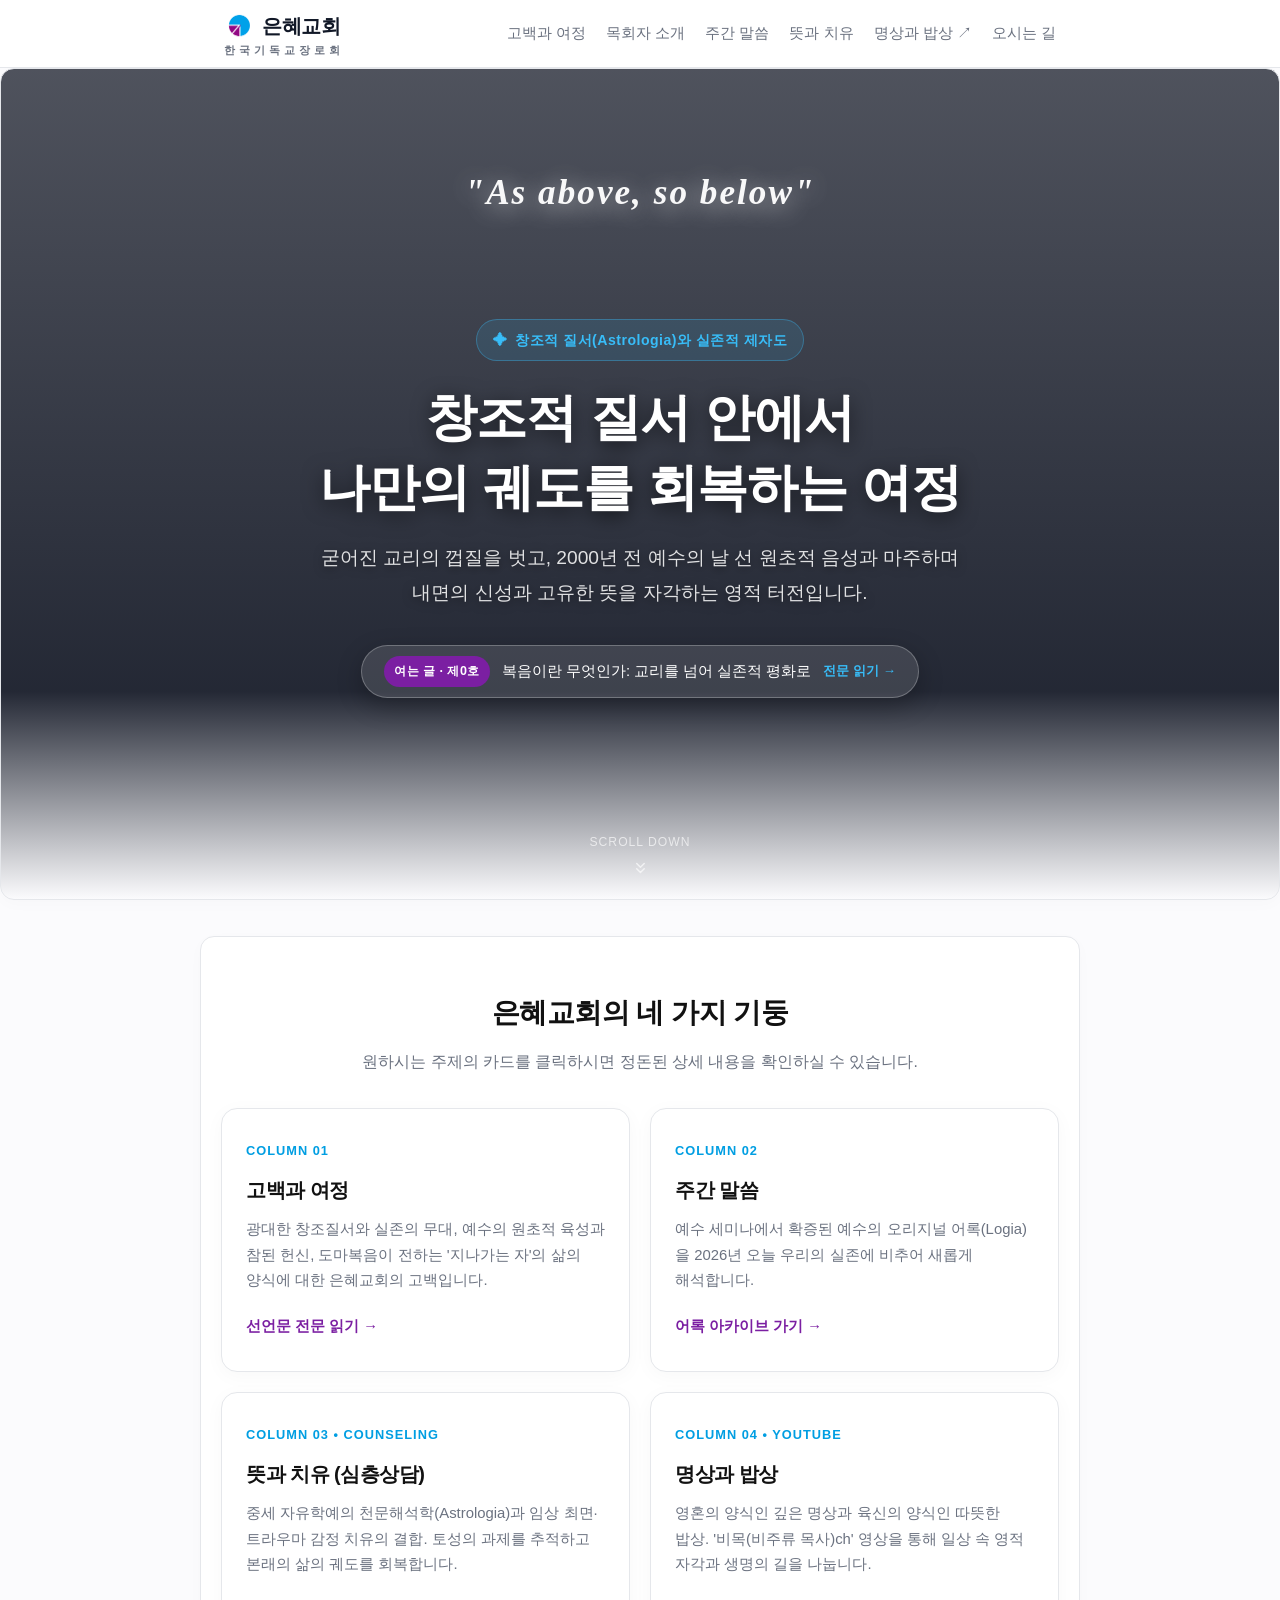
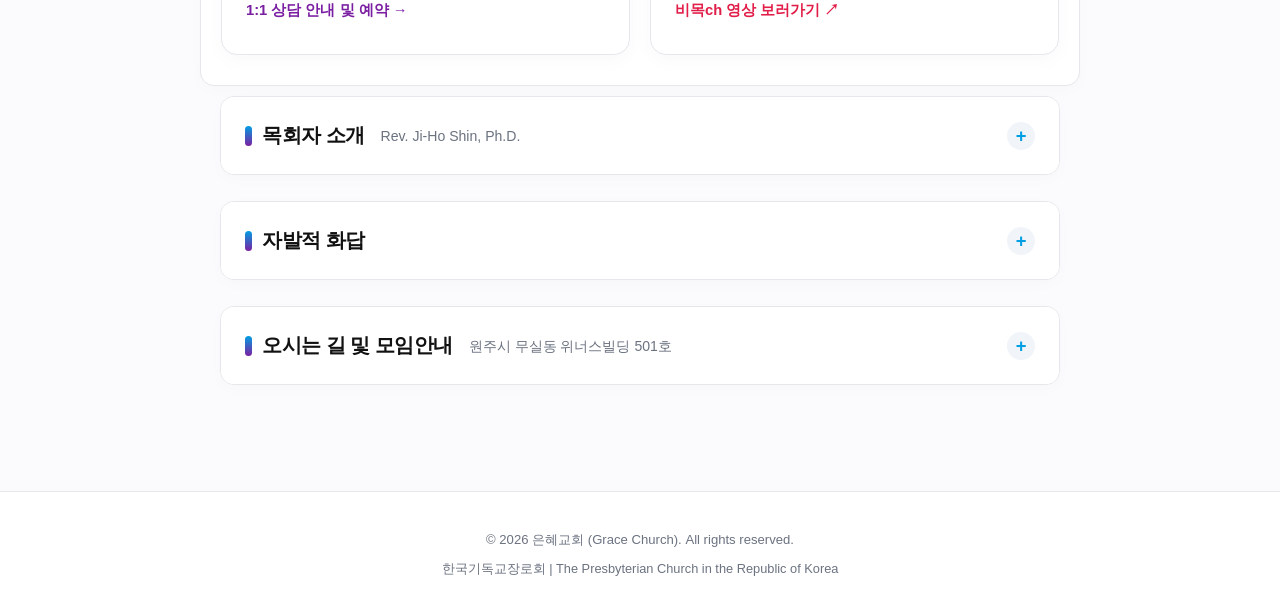
==== commit 6ec8e10a: "Update index.html" ====
--- a/index.html
+++ b/index.html
@@ -52,7 +52,7 @@
   <section class="hero-fullscreen">
     <div class="hero-content">
       <!-- 메인 철학 선언 (가장 상단, 시각적 강조) -->
-      <div style="font-family: Georgia, 'Times New Roman', serif; font-style: italic; font-size: clamp(1.5rem, 4vw, 2.2rem); color: rgba(255, 255, 255, 0.96); letter-spacing: 2px; margin-bottom: 24px; transform: translateY(-80px); font-weight: 600; text-shadow: 0 4px 24px rgba(255, 255, 255, 0.65);">
+      <div style="font-family: Georgia, 'Times New Roman', serif; font-style: italic; font-size: clamp(1.5rem, 4vw, 2.2rem); color: rgba(255, 255, 255, 0.96); letter-spacing: 2px; margin-bottom: 24px; transform: translateY(-70px); font-weight: 600; text-shadow: 0 4px 24px rgba(255, 255, 255, 0.65);">
         "As above, so below"
       </div>
 
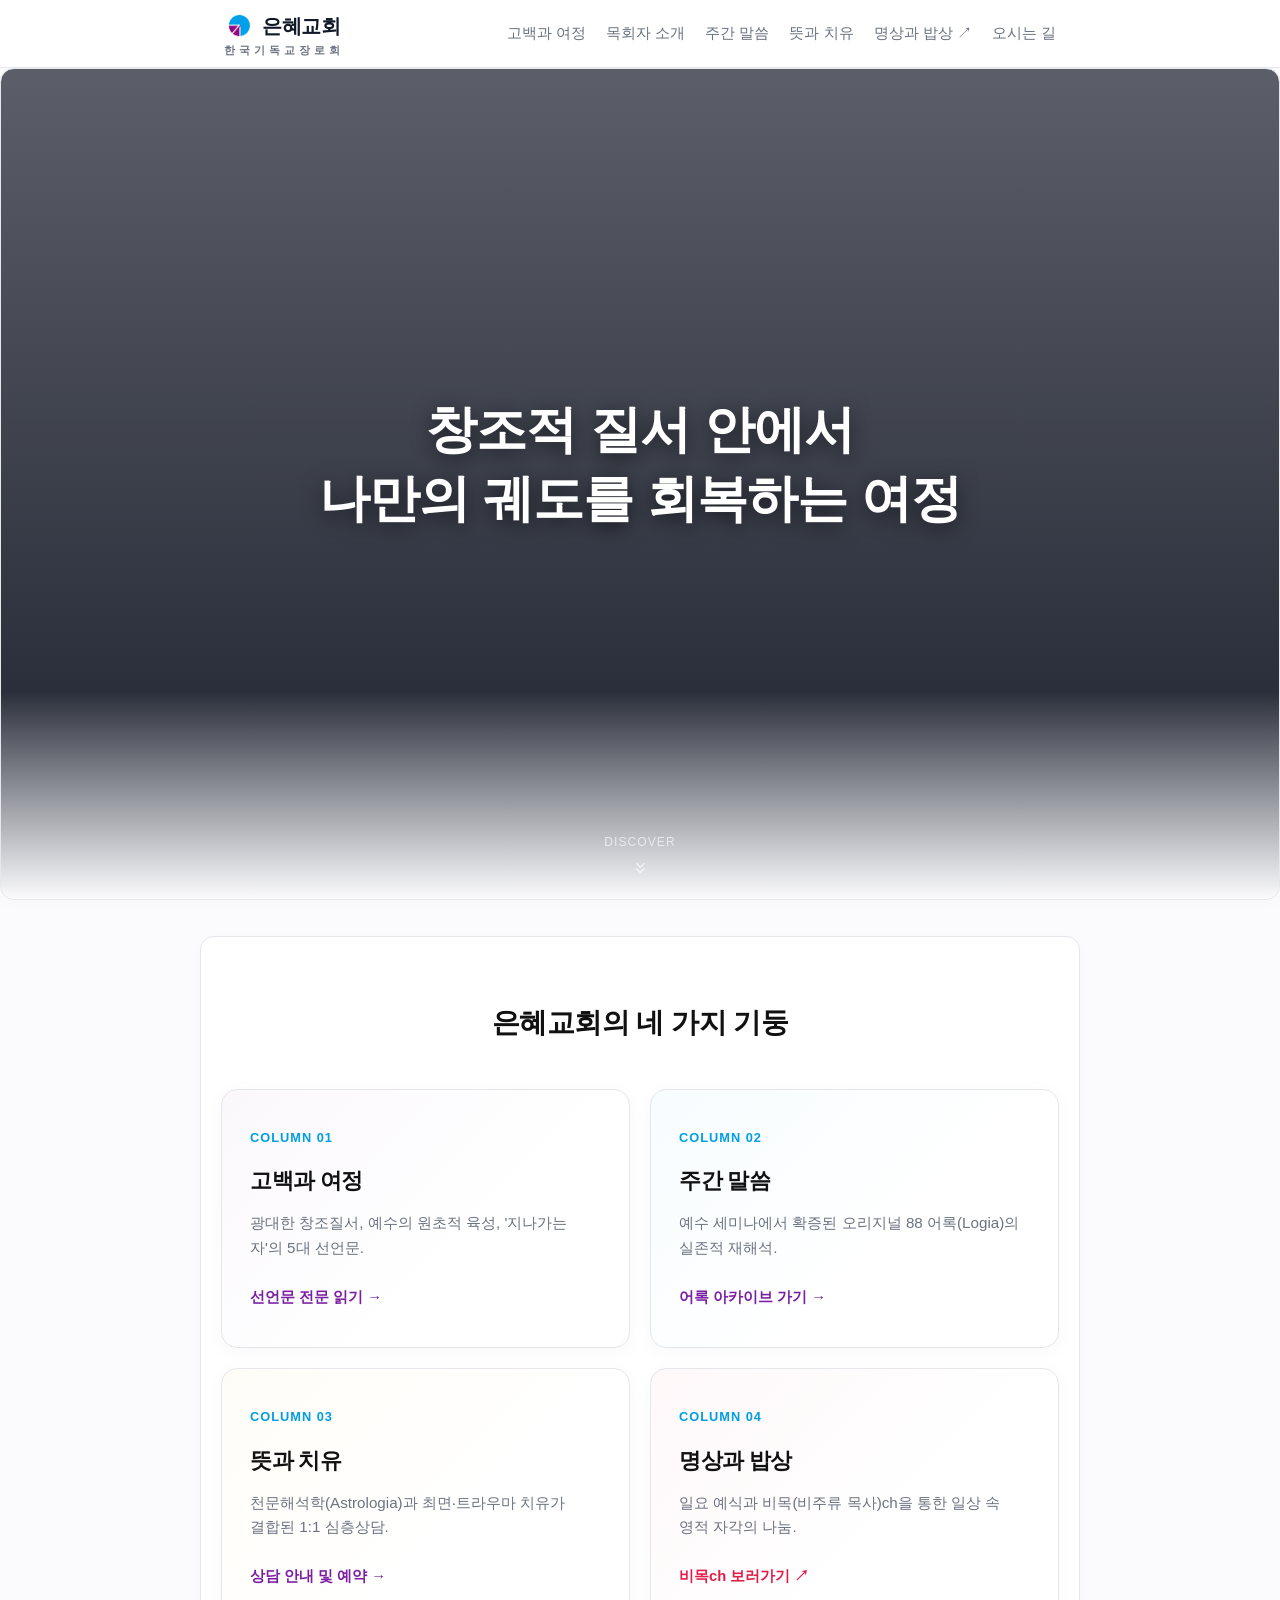
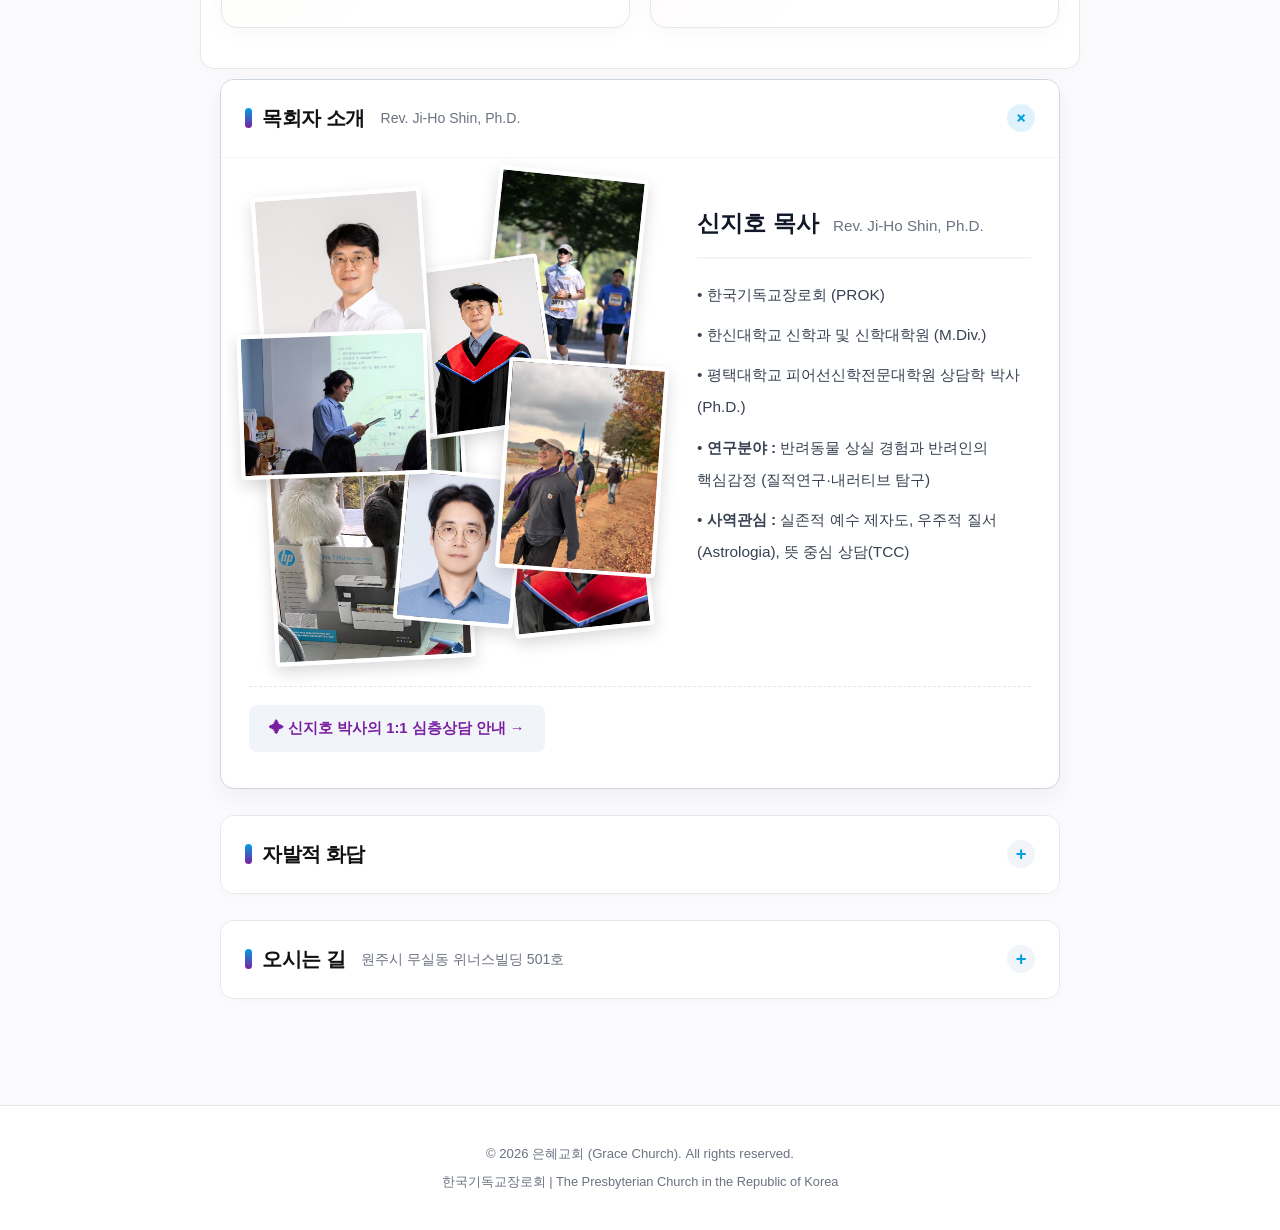
==== commit 1a2ced9a: "Add files via upload" ====
--- a/index.html
+++ b/index.html
@@ -30,7 +30,7 @@
         <span></span>
       </button>
 
-      <!-- 아담한 플로팅 팝업 메뉴 (6개 항목) -->
+      <!-- 아담한 플로팅 팝업 메뉴 -->
       <nav class="nav-menu" id="navMenu">
         <ul class="nav-links">
           <li><a href="confession.html">고백과 여정</a></li>
@@ -48,89 +48,62 @@
     </div>
   </header>
 
-  <!-- 메인 대문: 100dvh 풀스크린 히어로 (원래의 깔끔한 구조) -->
+  <!-- 메인 대문: 100dvh 풀스크린 히어로 (여백의 미학 적용) -->
   <section class="hero-fullscreen">
     <div class="hero-content">
-      <!-- 메인 철학 선언 (가장 상단, 시각적 강조) -->
-      <div style="font-family: Georgia, 'Times New Roman', serif; font-style: italic; font-size: clamp(1.5rem, 4vw, 2.2rem); color: rgba(255, 255, 255, 0.96); letter-spacing: 2px; margin-bottom: 24px; transform: translateY(-70px); font-weight: 600; text-shadow: 0 4px 24px rgba(255, 255, 255, 0.65);">
-        "As above, so below"
-      </div>
-
-      <div class="hero-badge-glow">
-        <span>✦</span> 창조적 질서(Astrologia)와 실존적 제자도
-      </div>
-
-      <h1>창조적 질서 안에서<br class="desktop-br"> 나만의 궤도를 회복하는 여정</h1>
-      <p>
-        굳어진 교리의 껍질을 벗고, 2000년 전 예수의 날 선 원초적 음성과 마주하며<br class="desktop-br">
-        내면의 신성과 고유한 뜻을 자각하는 영적 터전입니다.
-      </p>
-
-      <!-- 여는 글 제0호 원클릭 슬림 티켓 -->
-      <div>
-        <a href="sermons.html#logia-0" class="weekly-ticket">
-          <span class="ticket-tag">여는 글 · 제0호</span>
-          <span class="ticket-title">복음이란 무엇인가: 교리를 넘어 실존적 평화로</span>
-          <span class="ticket-action">전문 읽기 &rarr;</span>
-        </a>
-      </div>
+      <h1 style="margin: 0;">창조적 질서 안에서<br class="desktop-br"> 나만의 궤도를 회복하는 여정</h1>
     </div>
 
     <!-- 하단 스크롤 인디케이터 -->
     <a href="#hub" class="scroll-indicator">
-      <span>Scroll Down</span>
+      <span>Discover</span>
       <svg viewBox="0 0 24 24" fill="none" stroke-width="2" stroke-linecap="round" stroke-linejoin="round">
         <path d="M7 13l5 5 5-5M7 6l5 5 5-5"/>
       </svg>
     </a>
   </section>
 
-  <!-- 메인 허브: 군더더기 없이 바로 이어지는 4개의 기둥 카드 그리드 -->
+  <!-- 메인 허브 -->
   <section id="hub" class="hub-section">
     <div class="hub-heading">
       <h2>은혜교회의 네 가지 기둥</h2>
-      <p>원하시는 주제의 카드를 클릭하시면 정돈된 상세 내용을 확인하실 수 있습니다.</p>
     </div>
 
     <div class="hub-grid">
-      <!-- 1번 카드: 고백과 여정 -->
-      <a href="confession.html" class="hub-card">
-        <div>
+      <a href="confession.html" class="hub-card hub-bg-1">
+        <div class="hub-card-content">
           <div class="card-num">COLUMN 01</div>
           <h3 class="card-title">고백과 여정</h3>
-          <p class="card-desc">광대한 창조질서와 실존의 무대, 예수의 원초적 육성과 참된 헌신, 도마복음이 전하는 '지나가는 자'의 삶의 양식에 대한 은혜교회의 고백입니다.</p>
+          <p class="card-desc">광대한 창조질서, 예수의 원초적 육성, '지나가는 자'의 5대 선언문.</p>
         </div>
         <span class="card-link">선언문 전문 읽기 &rarr;</span>
       </a>
 
-      <!-- 2번 카드: 주간 말씀 -->
-      <a href="sermons.html" class="hub-card">
-        <div>
+      <a href="sermons.html" class="hub-card hub-bg-2">
+        <div class="hub-card-content">
           <div class="card-num">COLUMN 02</div>
           <h3 class="card-title">주간 말씀</h3>
-          <p class="card-desc">예수 세미나에서 확증된 예수의 오리지널 어록(Logia)을 2026년 오늘 우리의 실존에 비추어 새롭게 해석합니다.</p>
+          <p class="card-desc">예수 세미나에서 확증된 오리지널 88 어록(Logia)의 실존적 재해석.</p>
         </div>
         <span class="card-link">어록 아카이브 가기 &rarr;</span>
       </a>
 
-      <!-- 3번 카드: 뜻과 치유 -->
-      <a href="counseling.html" class="hub-card">
-        <div>
-          <div class="card-num">COLUMN 03 &bull; COUNSELING</div>
-          <h3 class="card-title">뜻과 치유 (심층상담)</h3>
-          <p class="card-desc">중세 자유학예의 천문해석학(Astrologia)과 임상 최면·트라우마 감정 치유의 결합. 토성의 과제를 추적하고 본래의 삶의 궤도를 회복합니다.</p>
-        </div>
-        <span class="card-link">1:1 상담 안내 및 예약 &rarr;</span>
-      </a>
-
-      <!-- 4번 카드: 명상과 밥상 (유튜브 비목ch 연동) -->
-      <a href="https://www.youtube.com/channel/UC9nGAkJKbWEKLsc8grpdjNg" target="_blank" rel="noopener noreferrer" class="hub-card">
-        <div>
-          <div class="card-num">COLUMN 04 &bull; YOUTUBE</div>
+      <a href="counseling.html" class="hub-card hub-bg-3">
+        <div class="hub-card-content">
+          <div class="card-num">COLUMN 03</div>
+          <h3 class="card-title">뜻과 치유</h3>
+          <p class="card-desc">천문해석학(Astrologia)과 최면·트라우마 치유가 결합된 1:1 심층상담.</p>
+        </div>
+        <span class="card-link">상담 안내 및 예약 &rarr;</span>
+      </a>
+
+      <a href="https://www.youtube.com/channel/UC9nGAkJKbWEKLsc8grpdjNg" target="_blank" rel="noopener noreferrer" class="hub-card hub-bg-4">
+        <div class="hub-card-content">
+          <div class="card-num">COLUMN 04</div>
           <h3 class="card-title">명상과 밥상</h3>
-          <p class="card-desc">영혼의 양식인 깊은 명상과 육신의 양식인 따뜻한 밥상. '비목(비주류 목사)ch' 영상을 통해 일상 속 영적 자각과 생명의 길을 나눕니다.</p>
-        </div>
-        <span class="card-link" style="color: #e11d48;">비목ch 영상 보러가기 &nearr;</span>
+          <p class="card-desc">일요 예식과 비목(비주류 목사)ch을 통한 일상 속 영적 자각의 나눔.</p>
+        </div>
+        <span class="card-link" style="color: #e11d48;">비목ch 보러가기 &nearr;</span>
       </a>
     </div>
   </section>
@@ -139,7 +112,7 @@
 
     <!-- [아코디언 토글 1] 목회자 소개 -->
     <div class="accordion-wrapper">
-      <details id="pastor" class="accordion-item">
+      <details id="pastor" class="accordion-item" open>
         <summary class="accordion-header">
           <div class="accordion-title-wrap">
             <span class="accordion-title">목회자 소개</span>
@@ -148,25 +121,45 @@
           <span class="accordion-icon">+</span>
         </summary>
         <div class="accordion-content">
-          <div class="profile-card">
-            <div class="profile-name">
-              신지호 목사 <span>Rev. Ji-Ho Shin, Ph.D.</span>
-            </div>
-            <ul class="profile-list" style="line-height: 2;">
-              <li>&bull; 한국기독교장로회 (The Presbyterian Church in the Republic of Korea)</li>
-              <li>&bull; 한신대학교 신학과 및 동 신학대학원 (M.Div.)</li>
-              <li>&bull; 평택대학교 피어선신학전문대학원 상담학 박사 (Ph.D.)</li>
-              <li>&bull; <strong>연구분야 :</strong> 반려동물 상실 경험과 반려인의 핵심감정 (질적연구·내러티브 탐구)</li>
-              <li>&bull; <strong>사역 및 관심 :</strong> 실존적 예수 제자도, 우주적 질서(Astrologia), 뜻 중심 상담(TCC)</li>
-            </ul>
-
-            <!-- 상담 안내 페이지 연동 버튼 -->
-            <div style="margin-top: 14px; padding-top: 14px; border-top: 1px dashed var(--border-color);">
-              <a href="counseling.html" style="display: inline-flex; align-items: center; gap: 8px; padding: 10px 20px; background: #f1f5f9; border-radius: 8px; font-weight: 700; color: var(--primary-purple); font-size: 0.92rem;">
-                ✦ 신지호 박사의 1:1 심층상담(천문해석·최면치유) 안내 &rarr;
-              </a>
-            </div>
-          </div>
+          
+          <!-- 좌우 분할 레이아웃 -->
+          <div class="profile-split-layout">
+            
+            <!-- 왼쪽: 스크랩북 갤러리 (사진 비율 100% 보존, Overlapping) -->
+            <div class="profile-scrapbook">
+              <img src="그냥신지호.jpg" alt="신지호 목사 공식 프로필" class="scrap-img img-main">
+              <img src="러너신지호.png" alt="마라톤 대회 러닝 중" class="scrap-img img-runner">
+              <img src="장발신지호.jpg" alt="천문해석학 강의" class="scrap-img img-lecture">
+              <img src="나의냥이들.jpg" alt="반려묘들과의 일상" class="scrap-img img-cats">
+              <img src="평화순례.jpg" alt="평화 순례의 길" class="scrap-img img-pilgrim">
+              <img src="신박사.jpg" alt="박사 학위복 사진" class="scrap-img img-doc">
+              <img src="죠증명사진.jpg" alt="증명사진" class="scrap-img img-id">
+              <img src="박사신지호.jpg" alt="박사 학위 수여식 셀카" class="scrap-img img-selfie">
+            </div>
+
+            <!-- 오른쪽: 에디토리얼 텍스트 -->
+            <div class="profile-editorial">
+              <div class="profile-name">
+                신지호 목사 <span>Rev. Ji-Ho Shin, Ph.D.</span>
+              </div>
+              <ul class="profile-list">
+                <li>&bull; 한국기독교장로회 (PROK)</li>
+                <li>&bull; 한신대학교 신학과 및 신학대학원 (M.Div.)</li>
+                <li>&bull; 평택대학교 피어선신학전문대학원 상담학 박사 (Ph.D.)</li>
+                <li>&bull; <strong>연구분야 :</strong> 반려동물 상실 경험과 반려인의 핵심감정 (질적연구·내러티브 탐구)</li>
+                <li>&bull; <strong>사역관심 :</strong> 실존적 예수 제자도, 우주적 질서(Astrologia), 뜻 중심 상담(TCC)</li>
+              </ul>
+            </div>
+
+          </div> <!-- // profile-split-layout -->
+
+          <!-- 상담 안내 페이지 연동 버튼 -->
+          <div style="margin-top: 24px; padding-top: 18px; border-top: 1px dashed var(--border-color);">
+            <a href="counseling.html" style="display: inline-flex; align-items: center; gap: 8px; padding: 10px 20px; background: #f1f5f9; border-radius: 8px; font-weight: 700; color: var(--primary-purple); font-size: 0.92rem;">
+              ✦ 신지호 박사의 1:1 심층상담 안내 &rarr;
+            </a>
+          </div>
+
         </div>
       </details>
     </div>
@@ -177,7 +170,6 @@
         <summary class="accordion-header">
           <div class="accordion-title-wrap">
             <span class="accordion-title">자발적 화답</span>
-            <span class="accordion-sub"></span>
           </div>
           <span class="accordion-icon">+</span>
         </summary>
@@ -188,8 +180,7 @@
             </p>
             <p>
               은혜교회는 의무나 강요가 아닌 온전한 자유로움 속에서 건네는 화답을 소중히 여깁니다.
-              건강한 상호작용은 내면의 질서와 균형을 세우고,
-              서로의 배움과 돌봄이 이어지게 하는 힘이 됩니다.
+              건강한 상호작용은 내면의 질서와 균형을 세우고, 서로의 배움과 돌봄이 이어지게 하는 힘이 됩니다.
             </p>
 
             <div class="giving-account">
@@ -198,11 +189,6 @@
               <p class="giving-number">351-1131-7719-83</p>
               <p class="giving-owner">예금주 · 한국기독교장로회 은혜교회</p>
             </div>
-
-            <p class="reciprocity-note">
-              이 소중한 화답은 또 다른 나눔을 준비하는 데 쓰입니다.<br>
-              교회의 공간 운영과 콘텐츠 제작, 깊이 있는 배움과 만남의 장을 이어가는 데 온전히 사용됩니다.
-            </p>
           </div>
         </div>
       </details>
@@ -213,7 +199,7 @@
       <details id="contact" class="accordion-item">
         <summary class="accordion-header">
           <div class="accordion-title-wrap">
-            <span class="accordion-title">오시는 길 및 모임안내</span>
+            <span class="accordion-title">오시는 길</span>
             <span class="accordion-sub">원주시 무실동 위너스빌딩 501호</span>
           </div>
           <span class="accordion-icon">+</span>
@@ -223,37 +209,16 @@
             
             <div class="location-item">
               <h4>주소 및 위치</h4>
-              <p><strong>• 도로명 주소 :</strong> 강원특별자치도 원주시 능라동길 37, 위너스빌딩 5층 501호</p>
-              <p><strong>• 지번 주소 :</strong> 강원특별자치도 원주시 무실동 1857-7</p>
+              <p><strong>• 주소 :</strong> 강원특별자치도 원주시 능라동길 37, 위너스빌딩 5층 501호</p>
               <p style="margin-top: 6px; color: var(--text-muted); font-size: 0.93rem;">
-                * 무실동 상업지구 메인 스트리트에 위치해 있으며, 1층 엘리베이터를 이용하여 5층 501호로 올라오시면 됩니다.
+                * 무실동 상업지구 메인 스트리트에 위치해 있으며, 1층 엘리베이터를 이용하여 5층으로 올라오시면 됩니다.
               </p>
-            </div>
-
-            <div class="location-item">
-              <h4>대중교통 안내</h4>
-              <ul>
-                <li><strong>원주시외·고속버스터미널 방면 :</strong> 택시 이용 시 약 7~10분 소요. 시내버스 탑승 시 '무실주공8단지' 또는 '법원·검찰청' 인근 정류장 하차 후 도보 3~5분</li>
-                <li><strong>KTX 원주역 방면 :</strong> 택시 이용 시 약 6~8분 소요. 원주역 광장에서 무실동 중심상가 방향 버스 이용 가능</li>
-              </ul>
-            </div>
-
-            <div class="location-item">
-              <h4>자가용 및 주차 안내</h4>
-              <ul>
-                <li><strong>남원주 IC 진입 시 :</strong> 고속도로 톨게이트에서 무실동 방면으로 직진하여 차량 5분 거리</li>
-                <li><strong>건물 주차 :</strong> 위너스빌딩 지하 주차장 이용 가능</li>
-                <li><strong>주변 주차 팁 :</strong> 일요일 오전에는 인근 공영주차장, 노상 주차구획 및 이면도로 주차가 수월합니다.</li>
-              </ul>
             </div>
 
             <div class="location-item">
               <h4>모임 일시 및 참여 안내</h4>
               <p><strong>• 일요 모임 :</strong> 매주 일요일 오전 11:00 (1부 명상 예식 & 2부 열린 식탁 교제)</p>
-              <p><strong>• 문의 이메일 :</strong> lightnlovejh@gmail.com</p>
-              <p style="margin-top: 8px; font-size: 0.92rem; color: var(--text-muted); background: #f8fafc; padding: 12px 16px; border-radius: 6px;">
-                은혜교회의 모든 모임은 사전 등록이나 복장 규정 없이 누구나 편안하게 참여하실 수 있는 열린 공간입니다. 5층 501호 문이 열려 있으니 편안하게 들어오십시오.
-              </p>
+              <p><strong>• 문의 :</strong> lightnlovejh@gmail.com</p>
             </div>
 
           </div>
@@ -269,7 +234,7 @@
     <p style="margin-top: 4px; font-size: 0.8rem;">한국기독교장로회 | The Presbyterian Church in the Republic of Korea</p>
   </footer>
 
-  <!-- 미니 팝업 토글 및 해시 스크립트 -->
+  <!-- 미니 팝업 토글 스크립트 -->
   <script>
     document.addEventListener("DOMContentLoaded", function () {
       const menuToggle = document.getElementById("menuToggle");
@@ -300,21 +265,6 @@
         link.addEventListener("click", closeMenu);
       });
     });
-
-    function checkHashAndOpen() {
-      const hash = window.location.hash;
-      if (hash) {
-        const target = document.querySelector(hash);
-        if (target && target.tagName === 'DETAILS') {
-          target.open = true;
-          setTimeout(() => {
-            target.scrollIntoView({ behavior: 'smooth', block: 'start' });
-          }, 100);
-        }
-      }
-    }
-    window.addEventListener('DOMContentLoaded', checkHashAndOpen);
-    window.addEventListener('hashchange', checkHashAndOpen);
   </script>
 </body>
-</html>
+</html>
--- a/style.css
+++ b/style.css
@@ -1,7 +1,5 @@
-/* ========================================================
+﻿/* ========================================================
    [은혜교회 통합 공통 스타일시트 - style.css]
-   PC 우측 상단 인라인 메뉴 / 모바일 다크 글래스 미니 팝업 /
-   2x2 허브 그리드 / 슬림 캘린더 배너 통합 완결본
    ======================================================== */
 :root {
   --primary-blue: #009ee2;
@@ -43,7 +41,7 @@
 }
 
 /* ========================================================
-   [상단 고정 헤더: PC & 모바일 공통 틀]
+   [상단 고정 헤더]
    ======================================================== */
 .site-header {
   position: sticky;
@@ -133,7 +131,6 @@
   font-weight: 700;
 }
 
-/* 햄버거 버튼: PC에서는 숨김 */
 .menu-toggle {
   display: none;
   background: transparent;
@@ -155,12 +152,10 @@
   transition: all 0.2s ease;
 }
 
-.menu-overlay {
-  display: none;
-}
+.menu-overlay { display: none; }
 
 /* ========================================================
-   [서브페이지 상단 헤더]
+   [서브페이지 상단 헤더] - 원본 복구
    ======================================================== */
 .subpage-hero {
   max-width: var(--max-width);
@@ -214,7 +209,7 @@
   text-align: center;
   padding: 40px 24px 80px;
   background: 
-    linear-gradient(180deg, rgba(6, 11, 25, 0.70) 0%, rgba(6, 11, 25, 0.88) 75%, var(--bg-light) 100%),
+    linear-gradient(180deg, rgba(6, 11, 25, 0.65) 0%, rgba(6, 11, 25, 0.85) 75%, var(--bg-light) 100%),
     url("https://images.unsplash.com/photo-1506703719100-a0f3a48c0f86?auto=format&fit=crop&w=2400&q=85") center center / cover no-repeat;
   color: #ffffff;
   overflow: hidden;
@@ -338,17 +333,17 @@
 }
 
 /* ========================================================
-   [메인 허브: 4개 카드 2x2 그리드]
+   [메인 허브: 텍스트 간소화 및 시각적 개선된 카드 그리드]
    ======================================================== */
 .hub-section {
   max-width: var(--max-width);
   margin: 0 auto;
-  padding: 50px 20px 30px;
+  padding: 60px 20px 40px;
 }
 
 .hub-heading {
   text-align: center;
-  margin-bottom: 32px;
+  margin-bottom: 40px;
 }
 
 .hub-heading h2 {
@@ -356,12 +351,6 @@
   font-weight: 800;
   letter-spacing: -0.5px;
   color: #111;
-  margin-bottom: 8px;
-}
-
-.hub-heading p {
-  font-size: 0.98rem;
-  color: var(--text-muted);
 }
 
 .hub-grid {
@@ -374,16 +363,21 @@
   background: var(--bg-white);
   border: 1px solid var(--border-color);
   border-radius: 16px;
-  padding: 30px 24px;
+  padding: 36px 28px;
   display: flex;
   flex-direction: column;
   justify-content: space-between;
-  text-align: left;
   transition: all 0.3s cubic-bezier(0.16, 1, 0.3, 1);
   box-shadow: 0 4px 20px rgba(0, 0, 0, 0.03);
   position: relative;
   overflow: hidden;
-}
+  z-index: 1;
+}
+
+.hub-bg-1::after { content: ''; position: absolute; top:0; left:0; width:100%; height:100%; background: linear-gradient(135deg, rgba(123, 31, 162, 0.03) 0%, transparent 60%); z-index: -1; }
+.hub-bg-2::after { content: ''; position: absolute; top:0; left:0; width:100%; height:100%; background: linear-gradient(135deg, rgba(0, 158, 226, 0.03) 0%, transparent 60%); z-index: -1; }
+.hub-bg-3::after { content: ''; position: absolute; top:0; left:0; width:100%; height:100%; background: linear-gradient(135deg, rgba(234, 179, 8, 0.03) 0%, transparent 60%); z-index: -1; }
+.hub-bg-4::after { content: ''; position: absolute; top:0; left:0; width:100%; height:100%; background: linear-gradient(135deg, rgba(225, 29, 72, 0.03) 0%, transparent 60%); z-index: -1; }
 
 .hub-card::before {
   content: "";
@@ -403,32 +397,30 @@
   border-color: #cbd5e1;
 }
 
-.hub-card:hover::before {
-  opacity: 1;
-}
+.hub-card:hover::before { opacity: 1; }
+
+.hub-card-content { margin-bottom: 24px; }
 
 .card-num {
   font-size: 0.8rem;
   font-weight: 700;
   color: var(--primary-blue);
+  margin-bottom: 12px;
+  letter-spacing: 1px;
+}
+
+.card-title {
+  font-size: 1.35rem;
+  font-weight: 800;
+  color: #111111;
   margin-bottom: 10px;
-  letter-spacing: 1px;
-}
-
-.card-title {
-  font-size: 1.25rem;
-  font-weight: 800;
-  color: #111111;
-  margin-bottom: 8px;
   letter-spacing: -0.5px;
 }
 
 .card-desc {
-  font-size: 0.93rem;
+  font-size: 0.95rem;
   color: var(--text-muted);
-  line-height: 1.7;
-  margin-bottom: 20px;
-  flex-grow: 1;
+  line-height: 1.6;
   text-align: left;
 }
 
@@ -459,43 +451,15 @@
   box-shadow: 0 4px 16px rgba(0, 0, 0, 0.02);
 }
 
-.article-block {
-  margin-bottom: 34px;
-}
-
-.article-block h3 {
-  font-size: 1.25rem;
-  color: #111;
-  margin-bottom: 12px;
-  font-weight: 700;
-}
-
-.article-block > p,
-.article-block p {
-  font-size: 0.98rem;
-  color: #374151;
-  margin-bottom: 12px;
-  line-height: 1.85;
-  text-align: justify;
-}
-
-.article-block ul {
-  list-style: none;
-  margin-top: 12px;
-}
-
-.article-block li {
-  padding: 6px 0;
-  font-size: 0.96rem;
-  color: #374151;
-}
-
-.article-block li strong {
-  color: var(--primary-purple);
-}
+.article-block { margin-bottom: 34px; }
+.article-block h3 { font-size: 1.25rem; color: #111; margin-bottom: 12px; font-weight: 700; }
+.article-block > p, .article-block p { font-size: 0.98rem; color: #374151; margin-bottom: 12px; line-height: 1.85; text-align: justify; }
+.article-block ul { list-style: none; margin-top: 12px; }
+.article-block li { padding: 6px 0; font-size: 0.96rem; color: #374151; }
+.article-block li strong { color: var(--primary-purple); }
 
 /* ========================================================
-   [주간 어록 카드 (sermons.html)]
+   [주간 어록 카드 (sermons.html)] - 원본 복구
    ======================================================== */
 .sermon-card {
   background: var(--bg-white);
@@ -537,9 +501,7 @@
 /* ========================================================
    [아코디언 토글 컴포넌트]
    ======================================================== */
-.accordion-wrapper {
-  margin-bottom: 26px;
-}
+.accordion-wrapper { margin-bottom: 26px; }
 
 details.accordion-item {
   background: var(--bg-white);
@@ -567,13 +529,8 @@
   transition: background-color 0.2s ease;
 }
 
-summary.accordion-header::-webkit-details-marker {
-  display: none;
-}
-
-summary.accordion-header:hover {
-  background-color: #f8fafc;
-}
+summary.accordion-header::-webkit-details-marker { display: none; }
+summary.accordion-header:hover { background-color: #f8fafc; }
 
 .accordion-title-wrap {
   display: flex;
@@ -625,52 +582,158 @@
 }
 
 .accordion-content {
-  padding: 12px 24px 30px 24px;
+  padding: 24px 28px 36px 28px;
   border-top: 1px solid #f1f5f9;
   font-size: 0.95rem;
   line-height: 1.85;
   color: #333;
 }
 
-.profile-card {
-  display: flex;
-  flex-direction: column;
-  gap: 14px;
+/* ========================================================
+   [목회자 소개 프로필 - 좌측 스크랩북 & 우측 에디토리얼 레이아웃]
+   ======================================================== */
+
+.profile-split-layout {
+  display: flex;
+  align-items: flex-start;
+  gap: 40px;
+  margin-bottom: 10px;
+}
+
+/* 왼쪽: 스크랩북 갤러리 영역 */
+.profile-scrapbook {
+  flex: 1.1; 
+  position: relative;
+  min-height: 480px; 
+}
+
+/* 각각의 사진들은 절대 위치(absolute)를 사용하여 원본 비율 그대로 겹쳐서 배치 */
+.scrap-img {
+  position: absolute;
+  border: 4px solid #fff; 
+  border-radius: 4px;
+  box-shadow: 0 6px 16px rgba(0, 0, 0, 0.15);
+  transition: transform 0.4s cubic-bezier(0.175, 0.885, 0.32, 1.275), z-index 0s;
+  height: auto;
+}
+
+.scrap-img:hover {
+  transform: scale(1.08) rotate(0deg) !important;
+  z-index: 100 !important;
+}
+
+/* 개별 사진별 고유 위치, 크기(너비), 기울기, z-index 설정 */
+.img-main { /* 단정한 프로필 */
+  top: 10px; left: 10px;
+  width: 170px;
+  transform: rotate(-4deg);
+  z-index: 10;
+}
+
+.img-runner { /* 마라톤 러너 */
+  top: -10px; right: 20px;
+  width: 150px;
+  transform: rotate(6deg);
+  z-index: 5;
+}
+
+.img-lecture { /* 장발 강의 */
+  top: 150px; left: -10px;
+  width: 190px;
+  transform: rotate(-2deg);
+  z-index: 12;
+}
+
+.img-pilgrim { /* 평화순례 */
+  top: 180px; right: -5px;
+  width: 160px;
+  transform: rotate(4deg);
+  z-index: 10;
+}
+
+.img-doc { /* 박사 학위복 공식 사진 */
+  top: 80px; left: 160px;
+  width: 140px;
+  transform: rotate(-8deg);
+  z-index: 6;
+}
+
+.img-id { /* 증명사진 */
+  top: 290px; left: 150px;
+  width: 120px;
+  transform: rotate(5deg);
+  z-index: 9;
+}
+
+.img-cats { /* 반려묘들 */
+  bottom: 0px; left: 20px;
+  width: 200px;
+  transform: rotate(-3deg);
+  z-index: 5;
+}
+
+.img-selfie { /* 박사 수여식 셀카 */
+  bottom: 30px; right: 10px;
+  width: 140px;
+  transform: rotate(-6deg);
+  z-index: 7;
+}
+
+/* 오른쪽: 에디토리얼 텍스트 영역 */
+.profile-editorial {
+  flex: 0.9;
+  padding-top: 20px;
 }
 
 .profile-name {
-  font-size: 1.3rem;
-  font-weight: 800;
+  font-size: 1.45rem;
+  font-weight: 800;
+  color: #111827;
+  margin-bottom: 20px;
+  padding-bottom: 12px;
+  border-bottom: 2px solid #f1f5f9;
 }
 
 .profile-name span {
-  font-size: 0.92rem;
-  font-weight: 400;
+  font-size: 0.95rem;
+  font-weight: 500;
   color: var(--text-muted);
   margin-left: 8px;
 }
 
 .profile-list {
   list-style: none;
-  font-size: 0.95rem;
+  font-size: 0.96rem;
+  line-height: 2.1; 
 }
 
 .profile-list li {
-  padding: 4px 0;
-  color: #333;
-}
-
+  color: #374151;
+  margin-bottom: 8px;
+}
+
+/* 버튼 hover 효과를 위한 추가 스타일 */
+a[href="counseling.html"]:hover {
+  background: #fff !important;
+  border-color: var(--primary-purple) !important;
+  transform: translateY(-2px);
+  box-shadow: 0 6px 16px rgba(123, 31, 162, 0.15) !important;
+}
+
+/* ========================================================
+   [오시는 길 및 모임안내]
+   ======================================================== */
 .location-grid {
   display: flex;
   flex-direction: column;
-  gap: 20px;
+  gap: 24px;
 }
 
 .location-item h4 {
   font-size: 1.05rem;
   color: var(--primary-blue);
   font-weight: 700;
-  margin-bottom: 6px;
+  margin-bottom: 8px;
   display: flex;
   align-items: center;
   gap: 6px;
@@ -682,20 +745,11 @@
   font-size: 1.1rem;
 }
 
-.location-item p,
-.location-item ul {
+.location-item p {
   font-size: 0.94rem;
   color: #444;
   margin-left: 12px;
   text-align: left !important;
-}
-
-.location-item ul {
-  list-style: none;
-}
-
-.location-item li {
-  padding: 3px 0;
 }
 
 /* ========================================================
@@ -719,9 +773,7 @@
   box-shadow: 0 4px 16px rgba(123, 31, 162, 0.04);
 }
 
-.giving-account p {
-  text-align: center !important;
-}
+.giving-account p { text-align: center !important; }
 
 .giving-label {
   margin-bottom: 6px !important;
@@ -753,14 +805,8 @@
   font-size: 0.88rem;
 }
 
-.reciprocity-note {
-  color: var(--text-muted);
-  font-size: 0.88rem;
-  line-height: 1.75;
-}
-
 /* ========================================================
-   [듀얼 계좌 박스 (상담료 입금 안내용)]
+   [듀얼 계좌 박스 (상담료 입금 안내용)] - 원본 복구
    ======================================================== */
 .giving-account-dual {
   width: 100%;
@@ -841,10 +887,8 @@
 }
 
 /* ========================================================
-   [뜻과 치유 (counseling.html) 전용 컴포넌트]
-   ======================================================== */
-
-/* 1. 세션 프로그램 3단 그리드 & 카드 */
+   [뜻과 치유 (counseling.html) 전용 컴포넌트] - 원본 복구
+   ======================================================== */
 .program-grid {
   display: grid;
   grid-template-columns: repeat(3, 1fr);
@@ -936,7 +980,6 @@
   font-size: 1.05rem;
 }
 
-/* 2. 패키지 비용 배너 */
 .pricing-container {
   background: linear-gradient(135deg, rgba(0, 158, 226, 0.05) 0%, rgba(123, 31, 162, 0.08) 100%);
   border: 1px solid rgba(123, 31, 162, 0.25);
@@ -1031,7 +1074,6 @@
   word-break: keep-all;
 }
 
-/* 3. 예약 절차 타임라인 & 카드 */
 .process-timeline {
   display: grid;
   grid-template-columns: repeat(4, 1fr);
@@ -1078,7 +1120,6 @@
   word-break: keep-all;
 }
 
-/* 4. 캘린더 슬림 배너 카드 */
 .calendar-container {
   background: #ffffff;
   border: 1px solid var(--border-color);
@@ -1139,34 +1180,14 @@
    [모바일 전용 최적화: 768px 이하]
    ======================================================== */
 @media (max-width: 768px) {
-  .site-header {
-    height: var(--header-height-m);
-  }
-
-  .nav-container {
-    padding: 0 18px;
-  }
-
-  .brand-logo {
-    width: 26px;
-    height: 26px;
-  }
-
-  .brand-title {
-    font-size: 18px;
-    font-weight: 700;
-  }
-
-  /* 모바일 햄버거 버튼 활성화 */
-  .menu-toggle {
-    display: flex;
-  }
-
-  .subpage-hero {
-    padding: 36px 18px 24px;
-  }
-
-  /* 모바일 154px 다크 글래스 미니 플로팅 팝업 메뉴 */
+  .site-header { height: var(--header-height-m); }
+  .nav-container { padding: 0 18px; }
+  .brand-logo { width: 26px; height: 26px; }
+  .brand-title { font-size: 18px; font-weight: 700; }
+
+  .menu-toggle { display: flex; }
+  .subpage-hero { padding: 36px 18px 24px; }
+
   .nav-menu {
     display: none;
     position: absolute;
@@ -1183,170 +1204,71 @@
     z-index: 2000;
     transform-origin: top right;
   }
-
   .nav-menu.open {
     display: flex;
     flex-direction: column;
     animation: miniPop 0.22s cubic-bezier(0.16, 1, 0.3, 1) forwards;
   }
-
-  .nav-links {
+  .nav-links { flex-direction: column; gap: 2px; width: 100%; }
+  .nav-links a {
+    display: block; padding: 7px 10px; font-size: 0.84rem;
+    color: rgba(255, 255, 255, 0.92); border-radius: 8px;
+  }
+  .nav-links a:hover, .nav-links a.active {
+    background-color: rgba(56, 189, 248, 0.18); color: var(--accent-glow);
+  }
+  .nav-links a.yt-link { color: #fb7185; }
+  .nav-links a.yt-link:hover { background-color: rgba(251, 113, 133, 0.18); color: #fda4af; }
+
+  .menu-overlay { position: fixed; top: 0; left: 0; width: 100vw; height: 100vh; background: transparent; z-index: 1999; display: none; }
+  .menu-overlay.active { display: block; }
+
+  section.hero-fullscreen { min-height: calc(100vh - var(--header-height-m)) !important; min-height: calc(100dvh - var(--header-height-m)) !important; padding: 30px 18px 60px !important; }
+  .hero-fullscreen h1 { font-size: 1.58rem; line-height: 1.36; margin-bottom: 12px; }
+  .desktop-br { display: none; }
+  .hero-fullscreen p { font-size: 0.92rem; line-height: 1.7; margin-bottom: 22px; }
+  .weekly-ticket { flex-direction: column; gap: 4px; padding: 8px 16px; border-radius: 14px; max-width: 100%; }
+  
+  .hub-grid { grid-template-columns: 1fr; gap: 16px; }
+  .hub-section { padding: 40px 16px 20px; }
+  .hub-card { padding: 28px 24px; }
+  
+  main { padding: 10px 16px 60px; }
+  section { padding: 26px 18px; margin-bottom: 24px; }
+  .article-block > p, .article-block p { text-align: left; }
+  
+  .program-grid { grid-template-columns: 1fr; gap: 16px; }
+  .program-meta { min-height: auto; }
+  .program-card .program-desc { text-align: left !important; }
+  .pricing-box-grid { grid-template-columns: 1fr; gap: 12px; }
+  .process-timeline { grid-template-columns: 1fr 1fr; gap: 12px; }
+  .process-card p { text-align: center !important; }
+  .calendar-container { padding: 20px 18px; }
+  .calendar-card-inner { flex-direction: column; text-align: center; gap: 16px; }
+  .calendar-info h4 { text-align: center; }
+  .calendar-info p { text-align: center !important; }
+  .calendar-btn-direct { width: 100%; }
+  
+  .accordion-content { padding: 20px 20px 30px; }
+
+  .profile-split-layout {
     flex-direction: column;
-    gap: 2px;
+    gap: 30px;
+  }
+  
+  .profile-scrapbook {
     width: 100%;
+    min-height: 380px;
   }
-
-  .nav-links li {
-    width: 100%;
-  }
-
-  .nav-links a {
-    display: block;
-    padding: 7px 10px;
-    font-size: 0.84rem;
-    font-weight: 500;
-    color: rgba(255, 255, 255, 0.92);
-    border-radius: 8px;
-    letter-spacing: -0.3px;
-    transition: background-color 0.15s ease, color 0.15s ease;
-    white-space: nowrap;
-  }
-
-  .nav-links a:hover,
-  .nav-links a.active {
-    background-color: rgba(56, 189, 248, 0.18);
-    color: var(--accent-glow);
-    font-weight: 600;
-  }
-
-  .nav-links a.yt-link {
-    color: #fb7185;
-  }
-  .nav-links a.yt-link:hover {
-    background-color: rgba(251, 113, 133, 0.18);
-    color: #fda4af;
-  }
-
-  .menu-overlay {
-    position: fixed;
-    top: 0;
-    left: 0;
-    width: 100vw;
-    height: 100vh;
-    background: transparent;
-    z-index: 1999;
-    display: none;
-  }
-
-  .menu-overlay.active {
-    display: block;
-  }
-
-  section.hero-fullscreen {
-    min-height: calc(100vh - var(--header-height-m)) !important;
-    min-height: calc(100dvh - var(--header-height-m)) !important;
-    padding: 30px 18px 60px !important;
-  }
-
-  .hero-fullscreen h1 {
-    font-size: 1.58rem;
-    line-height: 1.36;
-    margin-bottom: 12px;
-  }
-
-  .desktop-br {
-    display: none;
-  }
-
-  .hero-fullscreen p {
-    font-size: 0.92rem;
-    line-height: 1.7;
-    margin-bottom: 22px;
-  }
-
-  .weekly-ticket {
-    flex-direction: column;
-    gap: 4px;
-    padding: 8px 16px;
-    border-radius: 14px;
-    max-width: 100%;
-  }
-
-  .hub-grid {
-    grid-template-columns: 1fr;
-    gap: 16px;
-  }
-
-  .hub-section {
-    padding: 36px 16px 20px;
-  }
-
-  .hub-card {
-    padding: 24px 20px;
-  }
-
-  main {
-    padding: 10px 16px 60px;
-  }
-
-  section {
-    padding: 26px 18px;
-    margin-bottom: 24px;
-  }
-
-  .article-block > p,
-  .article-block p {
-    text-align: left;
-  }
-
-  .program-grid {
-    grid-template-columns: 1fr;
-    gap: 16px;
-  }
-
-  .program-meta {
-    min-height: auto;
-  }
-
-  .program-card .program-desc {
-    text-align: left !important;
-  }
-
-  .pricing-box-grid {
-    grid-template-columns: 1fr;
-    gap: 12px;
-  }
-
-  .process-timeline {
-    grid-template-columns: 1fr 1fr;
-    gap: 12px;
-  }
-
-  .process-card p {
-    text-align: center !important;
-  }
-
-  .calendar-container {
-    padding: 20px 18px;
-  }
-
-  .calendar-card-inner {
-    flex-direction: column;
-    text-align: center;
-    gap: 16px;
-  }
-
-  .calendar-info h4 {
-    text-align: center;
-  }
-
-  .calendar-info p {
-    text-align: center !important;
-  }
-
-  .calendar-btn-direct {
-    width: 100%;
-  }
+  
+  .img-main { width: 130px; }
+  .img-runner { width: 120px; right: 10px; top: 0; }
+  .img-lecture { width: 150px; top: 110px; }
+  .img-pilgrim { width: 130px; top: 140px; }
+  .img-doc { width: 110px; left: 120px; top: 70px; }
+  .img-id { width: 90px; left: 120px; top: 210px; }
+  .img-cats { width: 150px; bottom: 10px; left: 10px; }
+  .img-selfie { width: 110px; bottom: 20px; right: 0; }
 }
 
 /* ========================================================
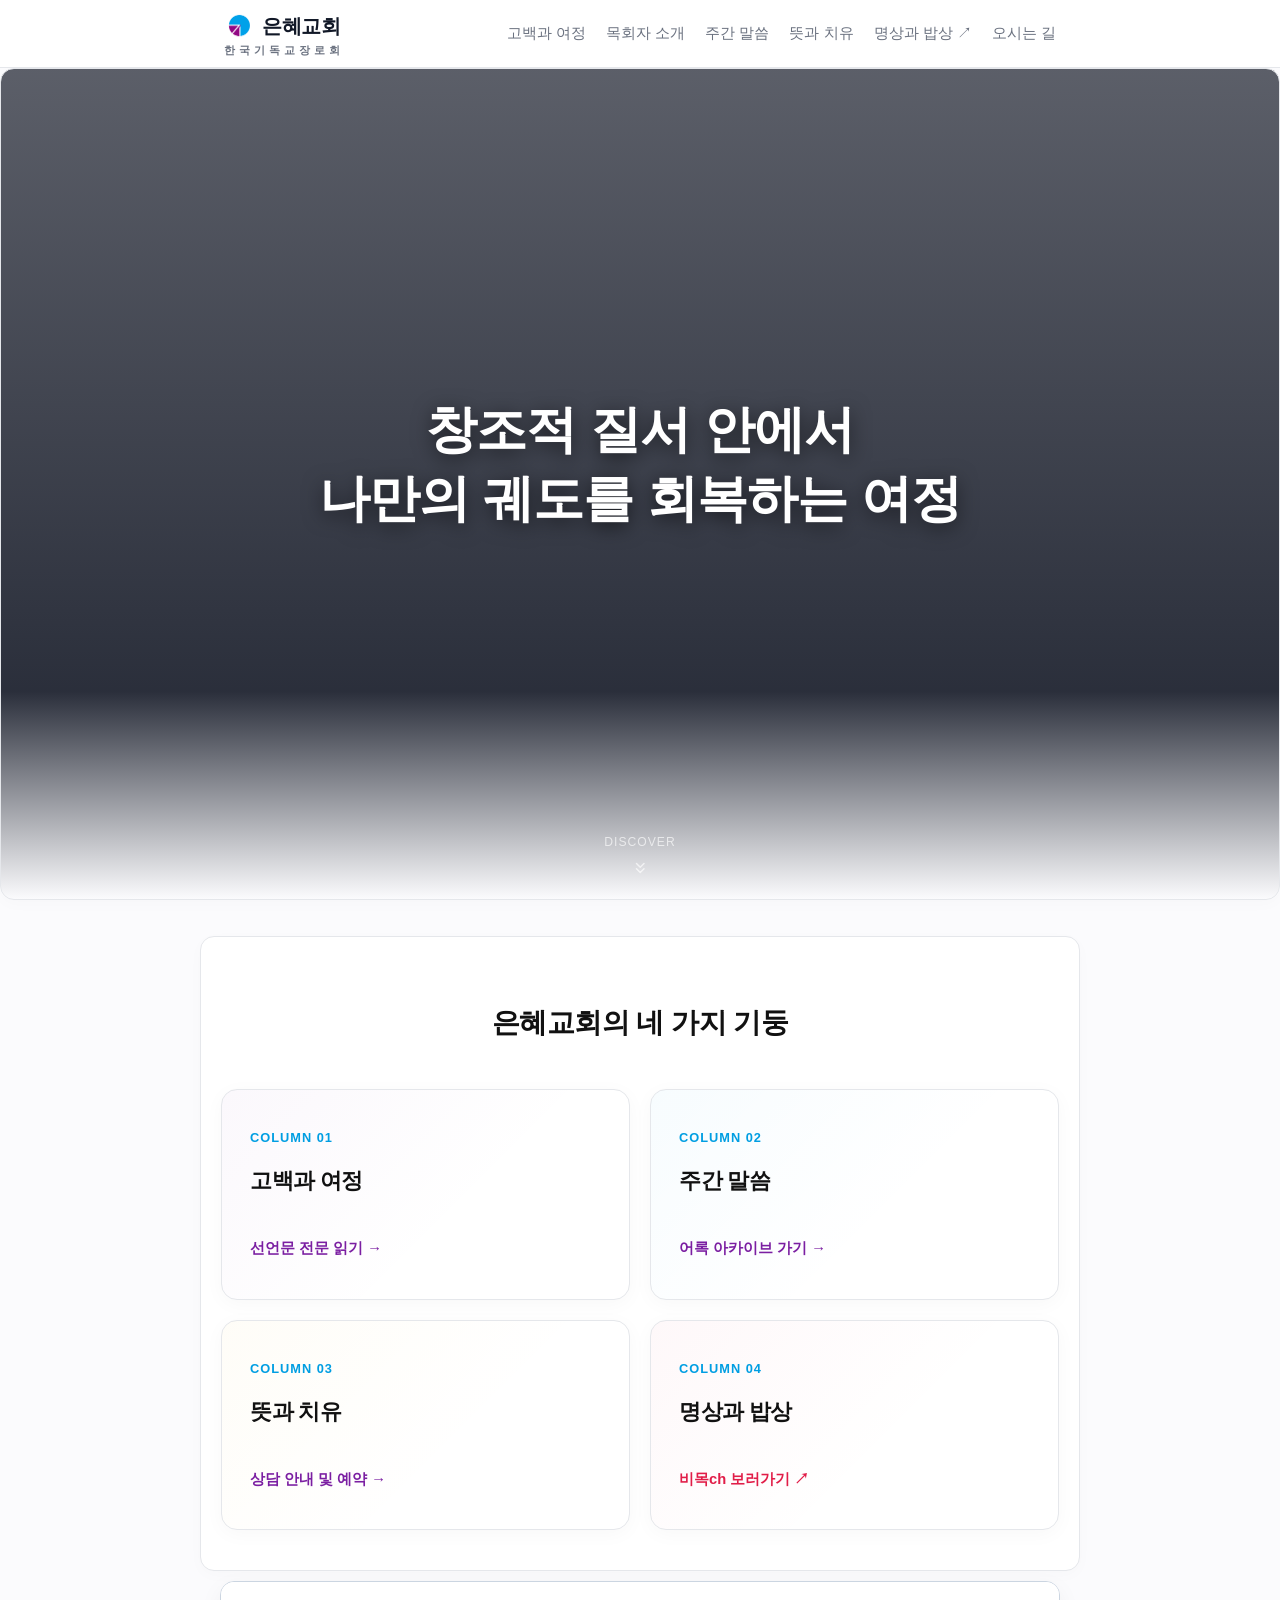
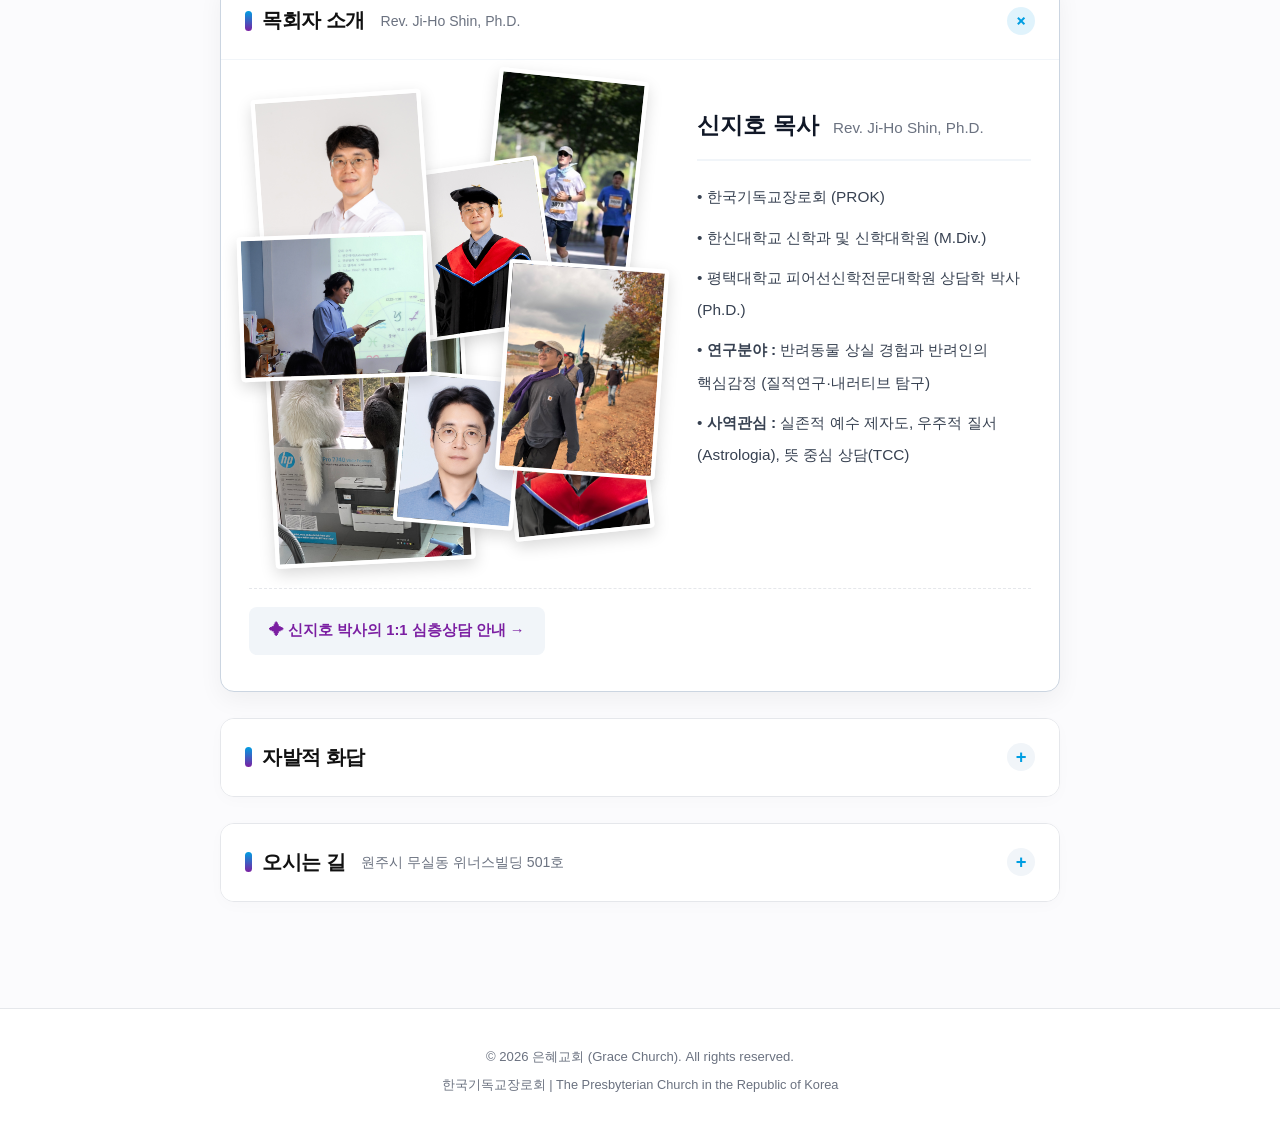
==== commit 333f6bd0: "Add files via upload" ====
--- a/index.html
+++ b/index.html
@@ -51,7 +51,7 @@
   <!-- 메인 대문: 100dvh 풀스크린 히어로 (여백의 미학 적용) -->
   <section class="hero-fullscreen">
     <div class="hero-content">
-      <h1 style="margin: 0;">창조적 질서 안에서<br class="desktop-br"> 나만의 궤도를 회복하는 여정</h1>
+      <h1 style="margin: 0;">창조적 질서 안에서<br> 나만의 궤도를 회복하는 여정</h1>
     </div>
 
     <!-- 하단 스크롤 인디케이터 -->
@@ -74,7 +74,7 @@
         <div class="hub-card-content">
           <div class="card-num">COLUMN 01</div>
           <h3 class="card-title">고백과 여정</h3>
-          <p class="card-desc">광대한 창조질서, 예수의 원초적 육성, '지나가는 자'의 5대 선언문.</p>
+          <p class="card-desc"></p>
         </div>
         <span class="card-link">선언문 전문 읽기 &rarr;</span>
       </a>
@@ -83,7 +83,7 @@
         <div class="hub-card-content">
           <div class="card-num">COLUMN 02</div>
           <h3 class="card-title">주간 말씀</h3>
-          <p class="card-desc">예수 세미나에서 확증된 오리지널 88 어록(Logia)의 실존적 재해석.</p>
+          <p class="card-desc"></p>
         </div>
         <span class="card-link">어록 아카이브 가기 &rarr;</span>
       </a>
@@ -92,7 +92,7 @@
         <div class="hub-card-content">
           <div class="card-num">COLUMN 03</div>
           <h3 class="card-title">뜻과 치유</h3>
-          <p class="card-desc">천문해석학(Astrologia)과 최면·트라우마 치유가 결합된 1:1 심층상담.</p>
+          <p class="card-desc"></p>
         </div>
         <span class="card-link">상담 안내 및 예약 &rarr;</span>
       </a>
@@ -101,7 +101,7 @@
         <div class="hub-card-content">
           <div class="card-num">COLUMN 04</div>
           <h3 class="card-title">명상과 밥상</h3>
-          <p class="card-desc">일요 예식과 비목(비주류 목사)ch을 통한 일상 속 영적 자각의 나눔.</p>
+          <p class="card-desc"></p>
         </div>
         <span class="card-link" style="color: #e11d48;">비목ch 보러가기 &nearr;</span>
       </a>
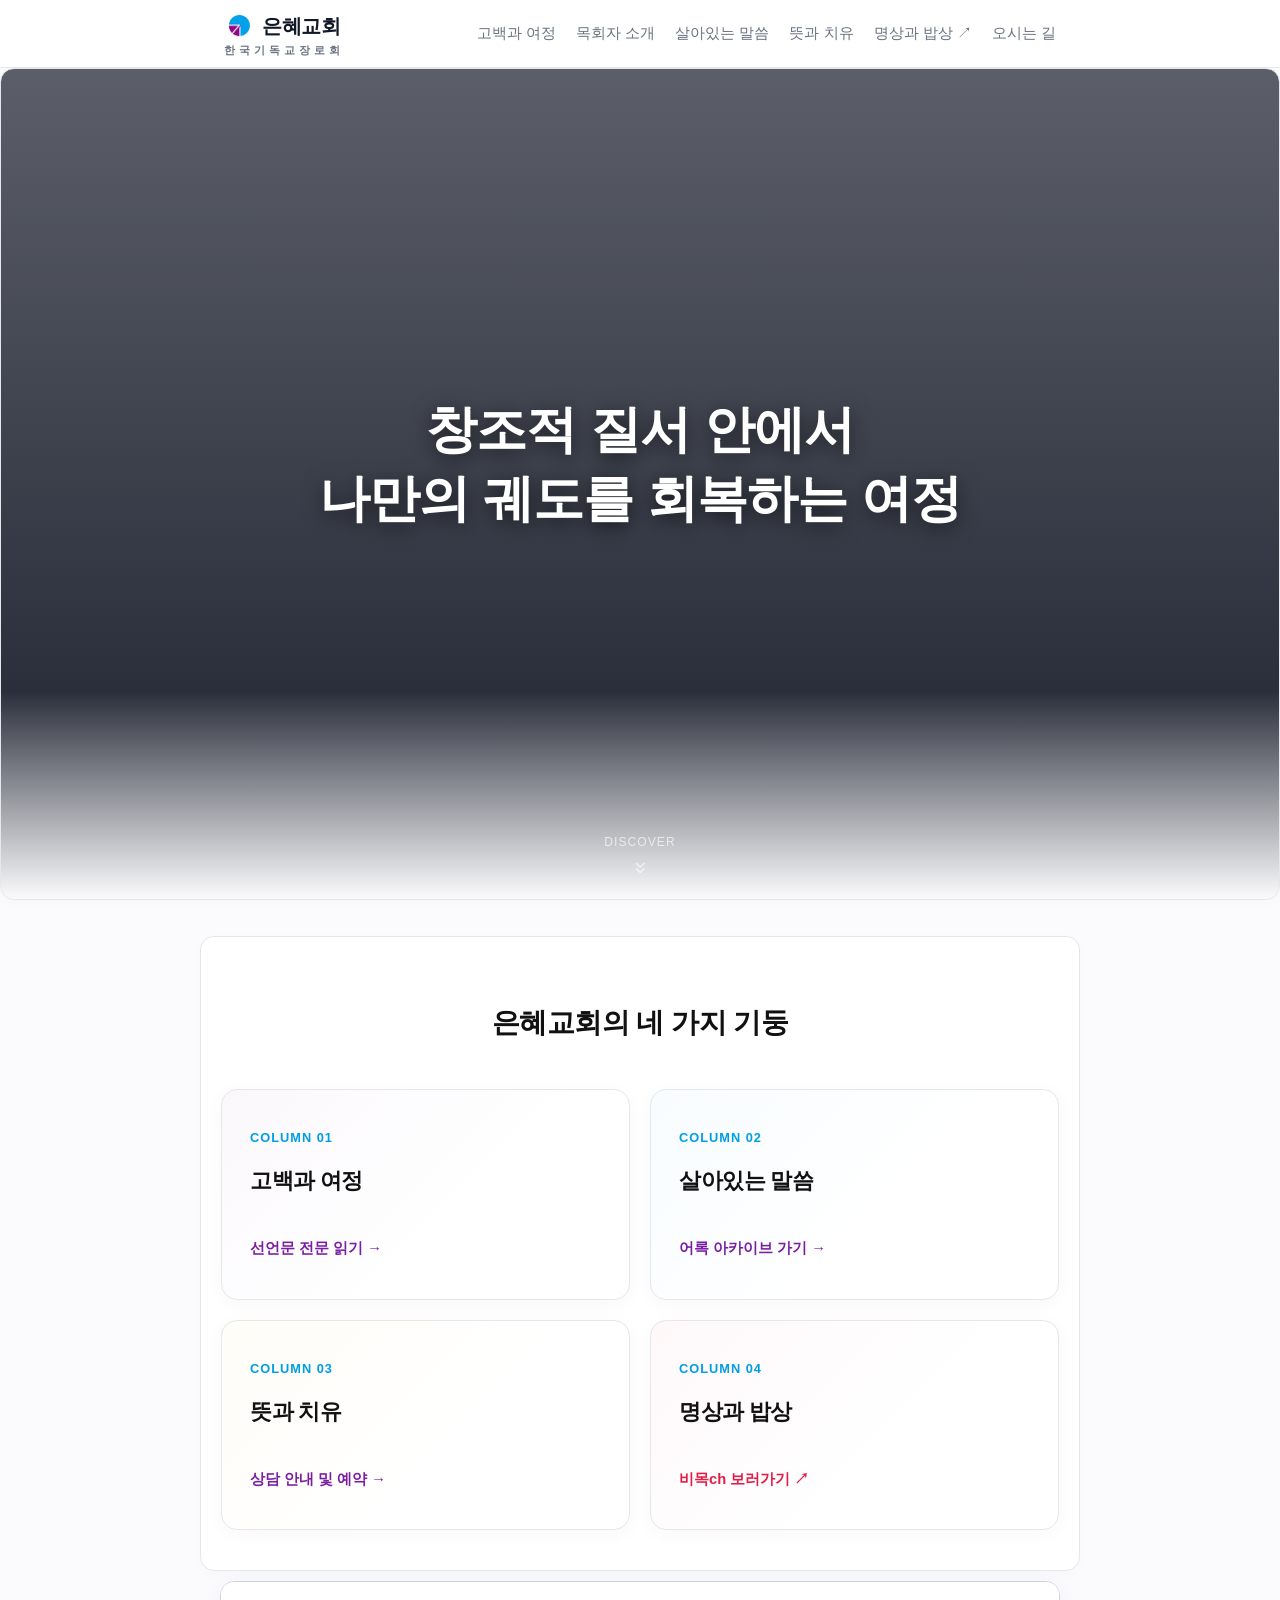
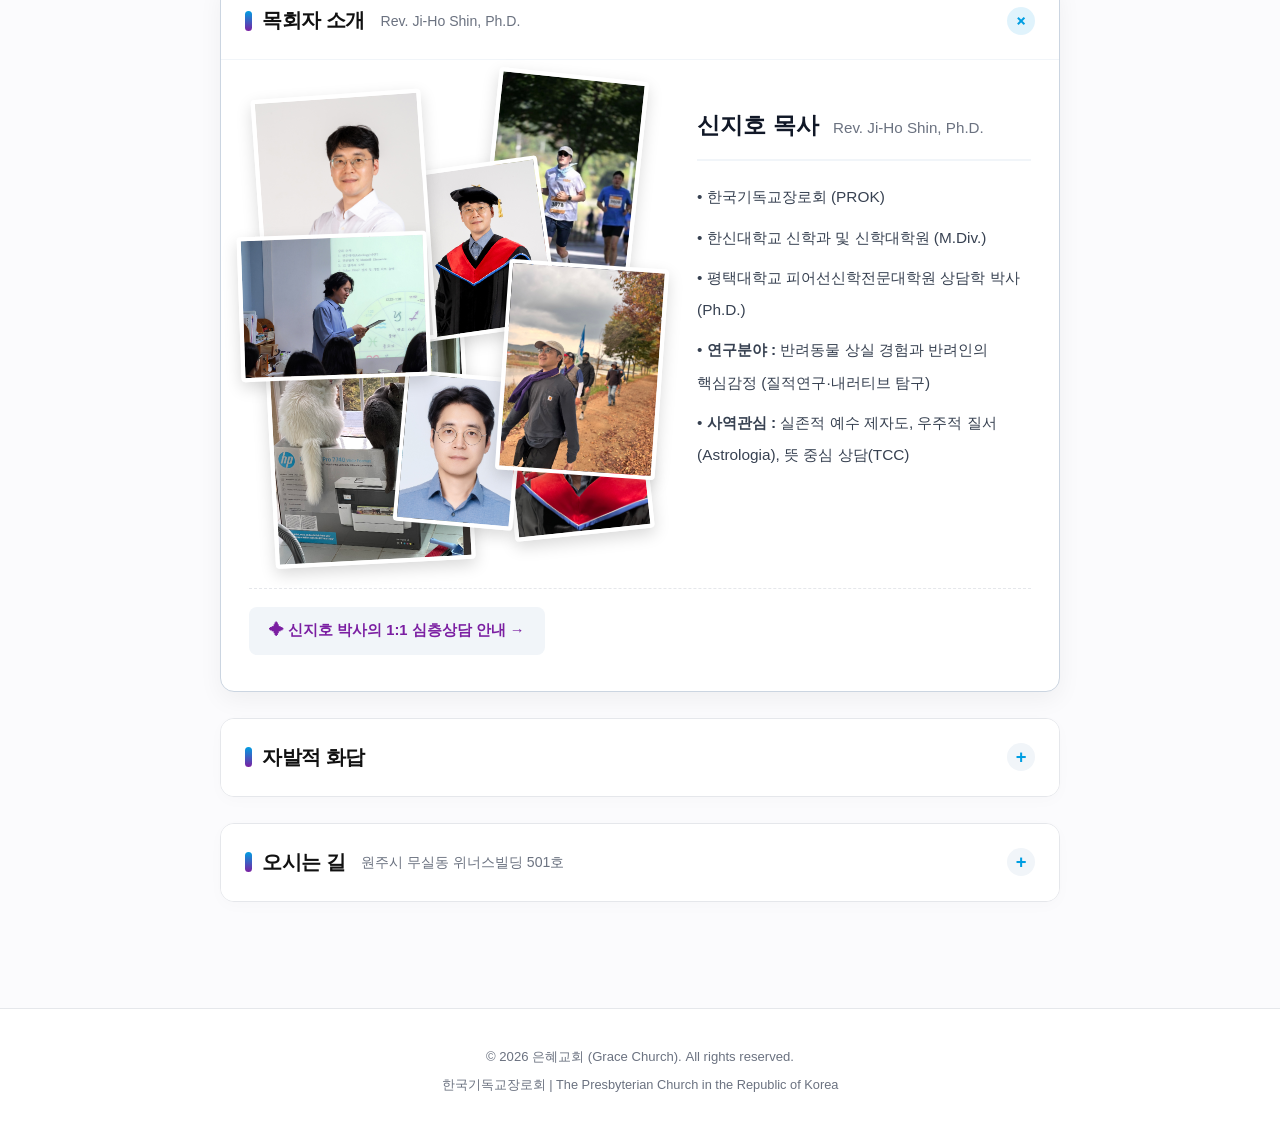
==== commit 78a9c64a: "Add files via upload" ====
--- a/index.html
+++ b/index.html
@@ -35,7 +35,7 @@
         <ul class="nav-links">
           <li><a href="confession.html">고백과 여정</a></li>
           <li><a href="index.html#pastor">목회자 소개</a></li>
-          <li><a href="sermons.html">주간 말씀</a></li>
+          <li><a href="sermons.html">살아있는 말씀</a></li>
           <li><a href="counseling.html">뜻과 치유</a></li>
           <li><a href="https://www.youtube.com/channel/UC9nGAkJKbWEKLsc8grpdjNg" target="_blank" rel="noopener noreferrer" class="yt-link">명상과 밥상 ↗</a></li>
           <li><a href="index.html#contact">오시는 길</a></li>
@@ -82,7 +82,7 @@
       <a href="sermons.html" class="hub-card hub-bg-2">
         <div class="hub-card-content">
           <div class="card-num">COLUMN 02</div>
-          <h3 class="card-title">주간 말씀</h3>
+          <h3 class="card-title">살아있는 말씀</h3>
           <p class="card-desc"></p>
         </div>
         <span class="card-link">어록 아카이브 가기 &rarr;</span>
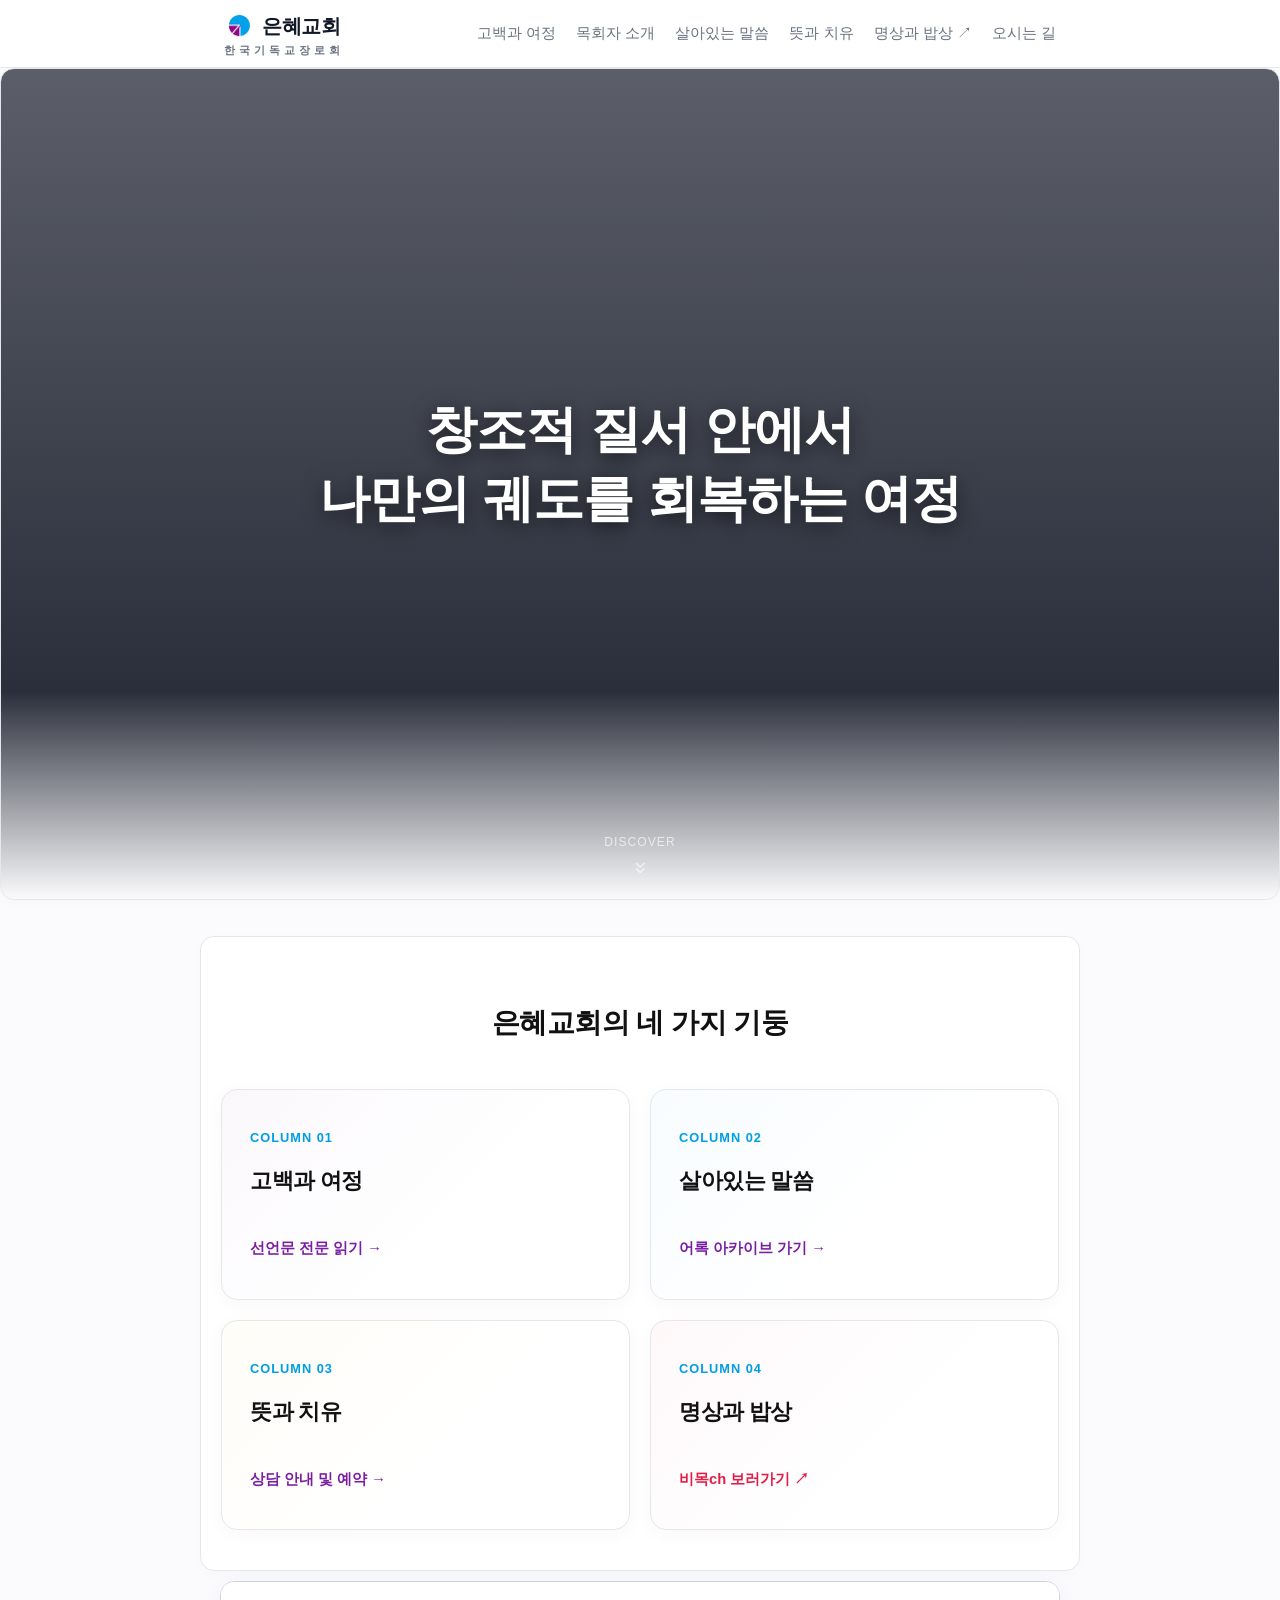
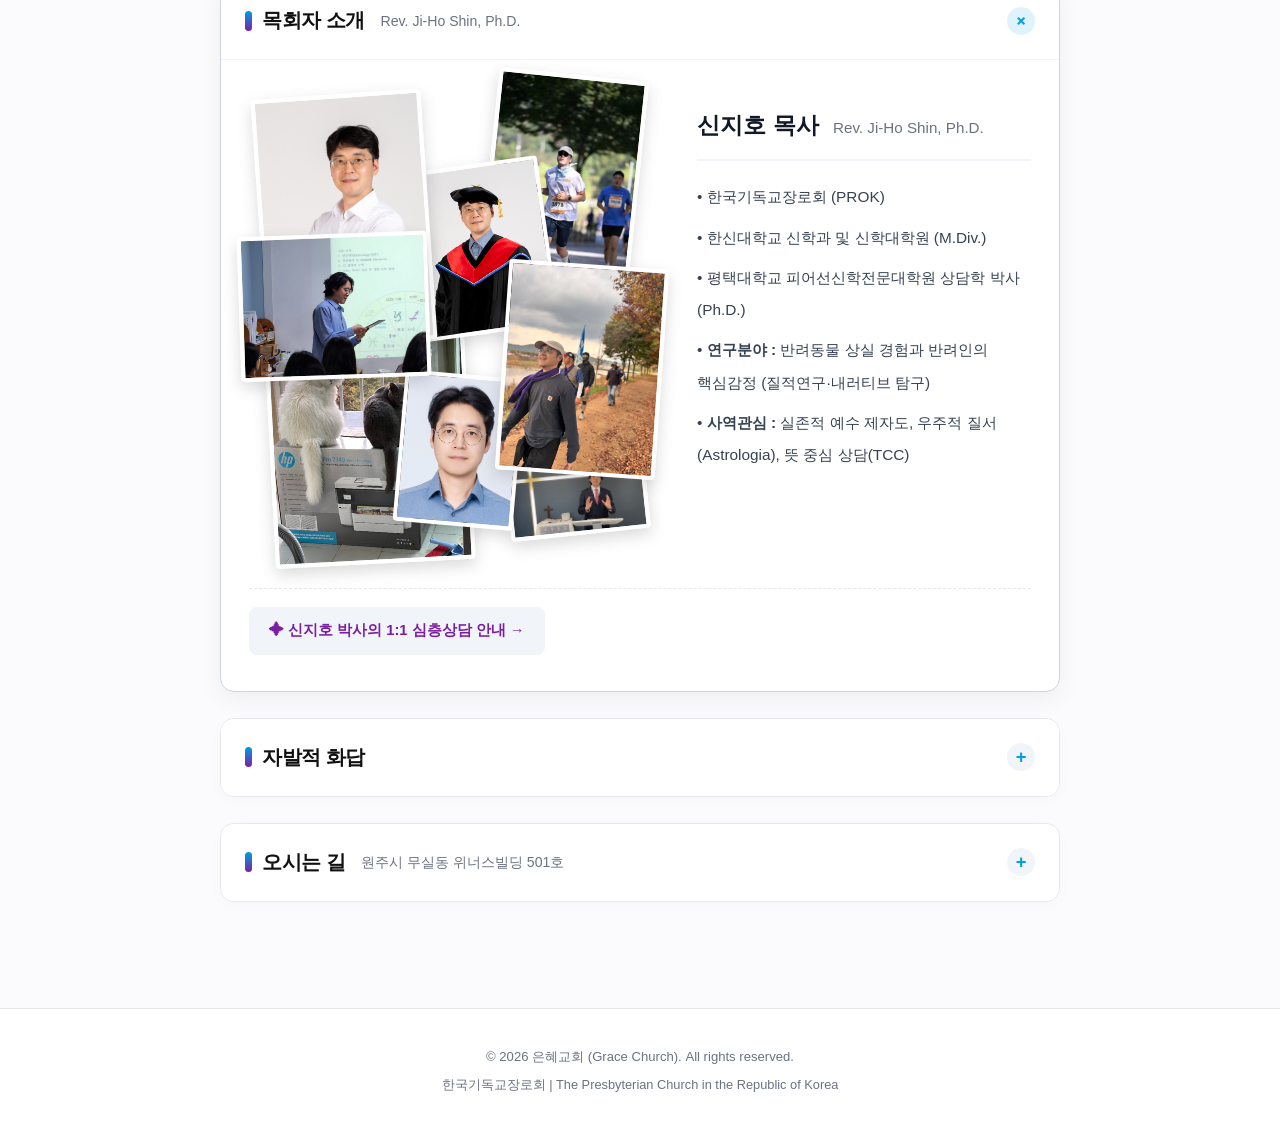
==== commit 5522d9f6: "Add files via upload" ====
--- a/index.html
+++ b/index.html
@@ -176,7 +176,7 @@
         <div class="accordion-content">
           <div class="reciprocity-card">
             <p style="font-size: 1.02rem; font-weight: 700; color: #1f2937;">
-              이 나눔이 당신의 여정에 실질적인 울림과 배움이 되었다면, 얻으신 가치만큼의 자발적인 화답을 보내주셔도 좋습니다.
+              이곳의 나눔이 당신의 여정에 실질적인 울림과 배움이 되었다면,<br>얻으신 가치만큼의 자발적인 화답을 보내주셔도 좋습니다.
             </p>
             <p>
               은혜교회는 의무나 강요가 아닌 온전한 자유로움 속에서 건네는 화답을 소중히 여깁니다.
@@ -267,4 +267,34 @@
     });
   </script>
 </body>
-</html>+</html>
+
+<!-- 플로팅 Top 버튼 -->
+  <button id="scrollTopBtn" class="scroll-top-btn" aria-label="맨 위로 이동">
+    <svg viewBox="0 0 24 24" fill="none" stroke-linecap="round" stroke-linejoin="round">
+      <path d="M18 15l-6-6-6 6"/>
+    </svg>
+  </button>
+
+  <!-- Top 버튼 제어 스크립트 -->
+  <script>
+    (function() {
+      const topBtn = document.getElementById('scrollTopBtn');
+      if (!topBtn) return;
+
+      window.addEventListener('scroll', function() {
+        if (window.pageYOffset > 350) {
+          topBtn.classList.add('visible');
+        } else {
+          topBtn.classList.remove('visible');
+        }
+      });
+
+      topBtn.addEventListener('click', function() {
+        window.scrollTo({
+          top: 0,
+          behavior: 'smooth'
+        });
+      });
+    })();
+  </script>
--- a/style.css
+++ b/style.css
@@ -1297,4 +1297,70 @@
   color: var(--text-muted);
   border-top: 1px solid var(--border-color);
   background: #fff;
+}
+
+/* ========================================================
+   [스크롤 맨 위로 (Top) 플로팅 버튼]
+   ======================================================== */
+.scroll-top-btn {
+  position: fixed;
+  bottom: 28px;
+  right: 24px;
+  width: 44px;
+  height: 44px;
+  border-radius: 50%;
+  background: rgba(255, 255, 255, 0.9);
+  border: 1px solid var(--border-color);
+  box-shadow: 0 4px 16px rgba(0, 0, 0, 0.12);
+  color: var(--primary-purple);
+  cursor: pointer;
+  display: flex;
+  align-items: center;
+  justify-content: center;
+  z-index: 1500;
+  opacity: 0;
+  visibility: hidden;
+  transform: translateY(12px);
+  transition: all 0.3s cubic-bezier(0.16, 1, 0.3, 1);
+  backdrop-filter: blur(8px);
+  -webkit-backdrop-filter: blur(8px);
+}
+
+.scroll-top-btn svg {
+  width: 20px;
+  height: 20px;
+  stroke: currentColor;
+  stroke-width: 2.5;
+  transition: transform 0.2s ease;
+}
+
+.scroll-top-btn:hover {
+  background: var(--primary-purple);
+  color: #ffffff;
+  border-color: var(--primary-purple);
+  box-shadow: 0 6px 20px rgba(123, 31, 162, 0.3);
+  transform: translateY(-2px);
+}
+
+.scroll-top-btn:hover svg {
+  transform: translateY(-2px);
+}
+
+.scroll-top-btn.visible {
+  opacity: 1;
+  visibility: visible;
+  transform: translateY(0);
+}
+
+@media (max-width: 768px) {
+  .scroll-top-btn {
+    bottom: 20px;
+    right: 16px;
+    width: 40px;
+    height: 40px;
+  }
+  .scroll-top-btn svg {
+    width: 18px;
+    height: 18px;
+  }
 }
